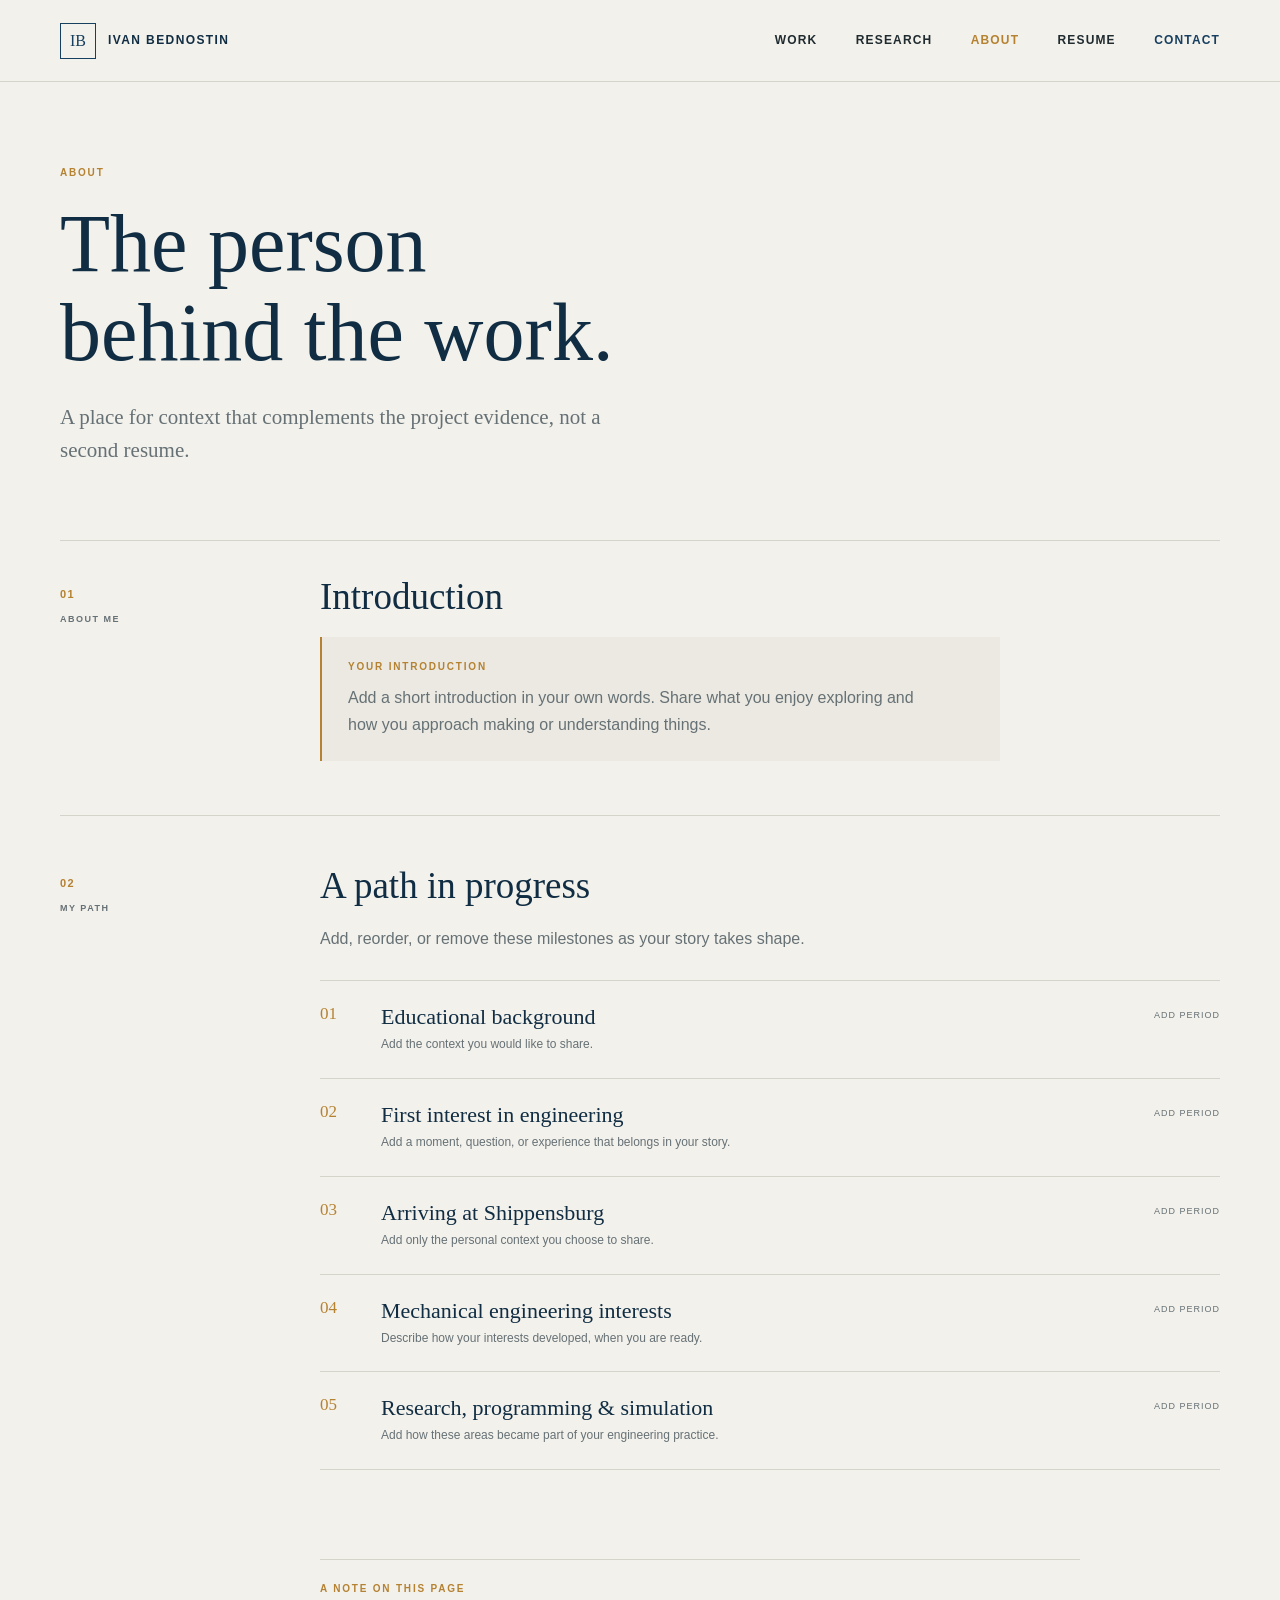
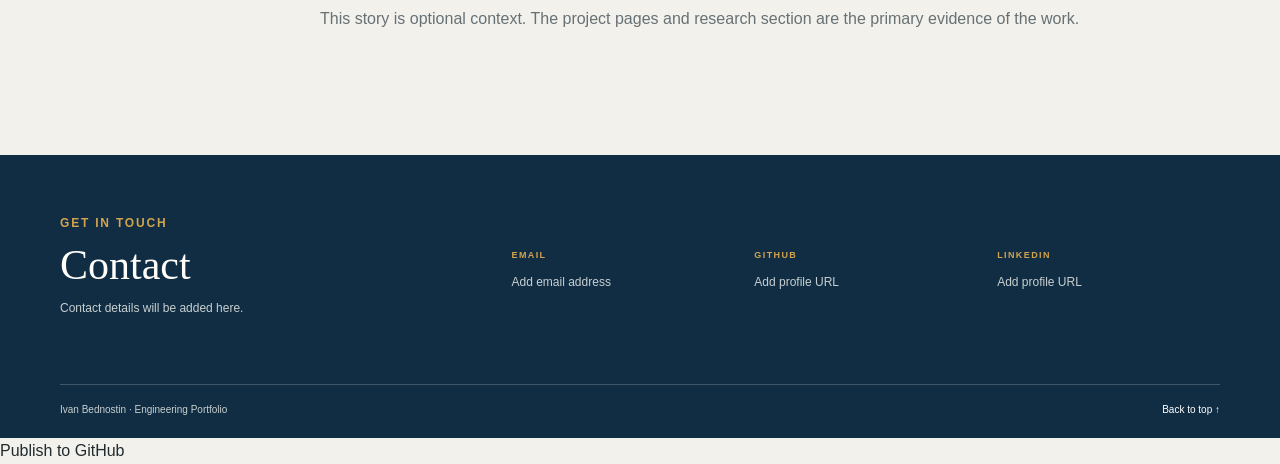
==== about.html @ 7c5d9ec8 "Create engineering portfolio site" ====
<!doctype html>
<html lang="en">
<head>
  <meta charset="utf-8"><meta name="viewport" content="width=device-width, initial-scale=1">
  <meta name="description" content="About Ivan Bednostin and the path behind his engineering interests.">
  <title>About | Ivan Bednostin</title><link rel="stylesheet" href="css/style.css"><script src="js/main.js" defer></script>
</head>
<body><a class="skip-link" href="#main">Skip to content</a>
  <header class="site-header"><a class="brand" href="index.html" aria-label="Ivan Bednostin, home"><span class="brand-mark">IB</span><span>IVAN BEDNOSTIN</span></a><button class="menu-toggle" type="button" aria-expanded="false" aria-controls="site-navigation"><span class="menu-icon" aria-hidden="true"></span><span class="sr-only">Toggle navigation</span></button><nav class="site-nav" id="site-navigation" aria-label="Main navigation"><a href="projects.html">Work</a><a href="research.html">Research</a><a href="about.html" aria-current="page">About</a><a href="resume.html">Resume</a><a class="nav-contact" href="#contact">Contact</a></nav></header>
  <main id="main" class="page-shell interior-page">
    <header class="page-intro reveal"><p class="eyebrow">About</p><h1>The person<br>behind the work.</h1><p class="intro-deck">A place for context that complements the project evidence, not a second resume.</p></header>
    <section class="about-intro content-section reveal"><div class="section-number">01 <span>ABOUT ME</span></div><div><h2>Introduction</h2><div class="placeholder-panel"><p class="placeholder-label">YOUR INTRODUCTION</p><p>Add a short introduction in your own words. Share what you enjoy exploring and how you approach making or understanding things.</p></div></div></section>
    <section class="content-section story-section"><div class="section-number">02 <span>MY PATH</span></div><div><h2>A path in progress</h2><p class="muted">Add, reorder, or remove these milestones as your story takes shape.</p><ol class="timeline">
      <li class="reveal"><span class="timeline-index">01</span><div><h3>Educational background</h3><p>Add the context you would like to share.</p></div><span class="timeline-period">ADD PERIOD</span></li>
      <li class="reveal"><span class="timeline-index">02</span><div><h3>First interest in engineering</h3><p>Add a moment, question, or experience that belongs in your story.</p></div><span class="timeline-period">ADD PERIOD</span></li>
      <li class="reveal"><span class="timeline-index">03</span><div><h3>Arriving at Shippensburg</h3><p>Add only the personal context you choose to share.</p></div><span class="timeline-period">ADD PERIOD</span></li>
      <li class="reveal"><span class="timeline-index">04</span><div><h3>Mechanical engineering interests</h3><p>Describe how your interests developed, when you are ready.</p></div><span class="timeline-period">ADD PERIOD</span></li>
      <li class="reveal"><span class="timeline-index">05</span><div><h3>Research, programming & simulation</h3><p>Add how these areas became part of your engineering practice.</p></div><span class="timeline-period">ADD PERIOD</span></li>
    </ol></div></section>
    <section class="closing-note reveal"><p class="eyebrow">A note on this page</p><p>This story is optional context. The project pages and research section are the primary evidence of the work.</p></section>
  </main>
  <footer class="site-footer" id="contact"><div class="page-shell footer-grid"><div><p class="eyebrow">Get in touch</p><h2>Contact</h2><p>Contact details will be added here.</p></div><div class="contact-items"><div><span>Email</span><p>Add email address</p></div><div><span>GitHub</span><p>Add profile URL</p></div><div><span>LinkedIn</span><p>Add profile URL</p></div></div><div class="footer-bottom"><span>Ivan Bednostin <span aria-hidden="true">·</span> Engineering Portfolio</span><a href="#main" class="back-to-top">Back to top ↑</a></div></div></footer>
</body></html>Publish to GitHub
---- css/style.css ----
@charset "UTF-8";

:root {
  color-scheme: light;
  --paper: #f3f1eb;
  --paper-deep: #e9e6dc;
  --ink: #202b30;
  --muted: #667176;
  --navy: #173f5f;
  --navy-deep: #102d43;
  --ochre: #b58232;
  --line: #d5d4cb;
  --white: #fffefa;
  --serif: "Palatino Linotype", "Book Antiqua", Georgia, serif;
  --sans: "Trebuchet MS", "Segoe UI", sans-serif;
  --shell: 1160px;
}

* { box-sizing: border-box; }
html { scroll-behavior: smooth; scroll-padding-top: 90px; }
body { margin: 0; background: var(--paper); color: var(--ink); font: 16px/1.65 var(--sans); }
body, button, a { -webkit-tap-highlight-color: transparent; }
a { color: inherit; }
button { font: inherit; }
::selection { background: var(--navy); color: var(--white); }
:focus-visible { outline: 3px solid var(--ochre); outline-offset: 4px; }
.page-shell { width: min(var(--shell), calc(100% - 64px)); margin-inline: auto; }
.sr-only { position: absolute; width: 1px; height: 1px; padding: 0; margin: -1px; overflow: hidden; clip: rect(0, 0, 0, 0); white-space: nowrap; border: 0; }
.skip-link { position: fixed; z-index: 20; top: 12px; left: 12px; padding: 10px 14px; color: white; background: var(--navy); transform: translateY(-160%); }
.skip-link:focus { transform: translateY(0); }

.site-header { min-height: 82px; padding: 0 max(32px, calc((100% - var(--shell)) / 2)); display: flex; align-items: center; justify-content: space-between; border-bottom: 1px solid var(--line); position: relative; z-index: 10; background: var(--paper); }
.brand { display: inline-flex; align-items: center; gap: 12px; color: var(--navy-deep); text-decoration: none; font-size: 12px; font-weight: 700; letter-spacing: 1.4px; }
.brand-mark { width: 36px; aspect-ratio: 1; display: grid; place-items: center; border: 1px solid var(--navy); color: var(--navy); font: 16px var(--serif); letter-spacing: 0; }
.site-nav { display: flex; align-items: center; gap: clamp(18px, 3vw, 40px); }
.site-nav a { color: var(--ink); text-decoration: none; font-size: 12px; font-weight: 700; letter-spacing: 1.15px; text-transform: uppercase; transition: color .2s ease; }
.site-nav a:hover, .site-nav a[aria-current="page"] { color: var(--ochre); }
.site-nav .nav-contact { color: var(--navy); }
.menu-toggle { display: none; width: 44px; height: 44px; border: 1px solid var(--line); background: transparent; color: var(--navy); cursor: pointer; }
.menu-icon, .menu-icon::before, .menu-icon::after { width: 18px; height: 1px; display: block; position: relative; margin: auto; background: currentColor; transition: transform .2s ease; }
.menu-icon::before, .menu-icon::after { content: ""; position: absolute; left: 0; }
.menu-icon::before { top: -6px; }.menu-icon::after { top: 6px; }
.menu-toggle[aria-expanded="true"] .menu-icon { background: transparent; }
.menu-toggle[aria-expanded="true"] .menu-icon::before { top: 0; transform: rotate(45deg); }
.menu-toggle[aria-expanded="true"] .menu-icon::after { top: 0; transform: rotate(-45deg); }

h1, h2, h3, p { margin-top: 0; }
h1, h2, h3 { color: var(--navy-deep); }
h1, h2 { font-family: var(--serif); font-weight: 400; line-height: 1.08; }
h1 { margin-bottom: 24px; font-size: clamp(58px, 7.2vw, 94px); letter-spacing: 0; }
h1 span, h1 em, h2 em { color: var(--ochre); font-style: normal; }
h2 { margin-bottom: 20px; font-size: clamp(36px, 4.4vw, 58px); }
h3 { font-size: 20px; line-height: 1.25; }
.eyebrow, .placeholder-label { color: var(--ochre); font-size: 10px; font-weight: 700; letter-spacing: 1.8px; line-height: 1.4; text-transform: uppercase; }
.eyebrow { margin-bottom: 20px; }
.eyebrow span { padding-inline: 6px; color: var(--muted); }
.muted { color: var(--muted); }
.text-link { display: inline-flex; align-items: center; gap: 10px; padding-bottom: 4px; border-bottom: 1px solid var(--ochre); color: var(--navy); text-decoration: none; font-size: 13px; font-weight: 700; }
.text-link span { transition: transform .2s ease; }
.text-link:hover span { transform: translate(3px, -2px); }
.button-row { display: flex; align-items: center; flex-wrap: wrap; gap: 12px 18px; }
.button { min-height: 48px; display: inline-flex; justify-content: center; align-items: center; gap: 14px; padding: 0 20px; border: 1px solid var(--navy); text-decoration: none; font-size: 12px; font-weight: 700; transition: background .2s ease, color .2s ease, transform .2s ease; }
.button:hover:not(:disabled) { transform: translateY(-2px); }
.button-primary { background: var(--navy); color: white; }
.button-primary:hover:not(:disabled) { background: var(--navy-deep); }
.button-secondary { color: var(--navy); }
.button-secondary:hover { background: #e4e8e8; }
.button-light { border-color: var(--paper); color: var(--white); }
.button-light:hover { background: var(--paper); color: var(--navy); }
.button:disabled { cursor: not-allowed; opacity: .56; }

.hero { min-height: 615px; display: grid; grid-template-columns: 1fr .88fr; align-items: center; gap: clamp(38px, 8vw, 106px); padding-block: 62px 78px; }
.hero-copy { padding-block: 16px; }
.hero-copy h1 { text-transform: uppercase; }
.hero-line { max-width: 440px; margin-bottom: 30px; color: var(--muted); font: 21px/1.5 var(--serif); }
.hero-affiliation { margin: 34px 0 0; color: var(--muted); font-size: 11px; letter-spacing: .5px; }
.hero-affiliation span { padding-inline: 6px; color: var(--ochre); }
.technical-placeholder { min-height: 430px; position: relative; overflow: hidden; border: 1px solid #b8c1bf; background-color: #e6e9e3; background-image: linear-gradient(rgba(23, 63, 95, .075) 1px, transparent 1px), linear-gradient(90deg, rgba(23, 63, 95, .075) 1px, transparent 1px); background-size: 28px 28px; }
.drawing-frame { position: absolute; inset: 9% 10%; border: 1px solid rgba(23, 63, 95, .35); }
.drawing-frame::before, .drawing-frame::after { content: ""; position: absolute; inset: 12%; border: 1px dashed rgba(23, 63, 95, .28); }
.drawing-frame::after { inset: 25% 20%; border-style: solid; transform: rotate(45deg); }
.drawing-cross { width: 9px; height: 9px; position: absolute; z-index: 1; border: 1px solid var(--ochre); border-radius: 50%; }
.cross-one { top: 19%; left: 28%; }.cross-two { right: 24%; bottom: 24%; }
.drawing-ring { width: 36%; aspect-ratio: 1; position: absolute; top: 32%; left: 32%; border: 1px solid rgba(23, 63, 95, .5); border-radius: 50%; }
.drawing-axis { position: absolute; left: 50%; top: 50%; background: rgba(23, 63, 95, .45); transform-origin: left; }
.axis-x { width: 34%; height: 1px; }.axis-y { width: 26%; height: 1px; transform: rotate(90deg); }
.drawing-dimension { position: absolute; color: var(--navy); font: 9px var(--sans); letter-spacing: 1.2px; }
.dimension-top { left: 4%; top: -17px; }.dimension-side { right: -44px; bottom: 12%; writing-mode: vertical-rl; }
.placeholder-caption { position: absolute; left: 20px; bottom: 18px; display: flex; align-items: flex-start; gap: 10px; color: var(--navy); font-size: 11px; font-weight: 700; }
.placeholder-caption small { color: var(--muted); font-size: 10px; font-weight: 400; }
.status-dot { width: 7px; height: 7px; margin-top: 5px; border-radius: 50%; background: var(--ochre); }
.visual-index { position: absolute; right: 18px; top: 16px; color: var(--muted); font-size: 9px; letter-spacing: 1px; }

.section-block { padding-block: 86px 102px; }
.section-heading { display: flex; align-items: end; justify-content: space-between; gap: 24px; margin-bottom: 34px; }
.section-heading h2 { margin-bottom: 0; }
.section-heading .eyebrow { margin-bottom: 14px; }
.project-grid { display: grid; grid-template-columns: repeat(3, minmax(0, 1fr)); gap: 20px; }
.project-card { min-width: 0; overflow: hidden; border: 1px solid var(--line); background: var(--white); color: inherit; text-decoration: none; transition: transform .22s ease, border-color .22s ease, box-shadow .22s ease; }
.project-card:hover { transform: translateY(-4px); border-color: #9caeb2; box-shadow: 0 12px 28px rgba(29, 48, 55, .08); }
.card-visual { height: 190px; position: relative; display: grid; place-items: center; overflow: hidden; border-bottom: 1px solid rgba(23, 63, 95, .15); background-color: #e2e6e2; background-image: linear-gradient(rgba(23, 63, 95, .07) 1px, transparent 1px), linear-gradient(90deg, rgba(23, 63, 95, .07) 1px, transparent 1px); background-size: 22px 22px; }
.card-visual > span { position: absolute; left: 15px; top: 13px; color: var(--navy); font-size: 9px; font-weight: 700; letter-spacing: 1.25px; }
.card-visual > i { color: rgba(23, 63, 95, .25); font: normal 78px var(--serif); }
.card-visual > b { position: absolute; bottom: 14px; color: var(--muted); font-size: 10px; font-weight: 400; letter-spacing: .4px; }
.visual-wind { background-color: #e6e8df; }.visual-recycle { background-color: #e6e8e1; }.visual-dynamics { background-color: #e1e7e8; }.visual-truss { background-color: #e9e5dc; }.visual-cad { background-color: #e3e7e7; }.visual-creative { background-color: #e9e3d9; }
.wind-mark { width: 60px; height: 60px; position: relative; border: 1px solid rgba(23, 63, 95, .34); border-radius: 50%; }
.wind-mark::before, .wind-mark::after { content: ""; position: absolute; left: 50%; top: 50%; width: 1px; height: 37px; background: rgba(23, 63, 95, .5); transform-origin: top; }
.wind-mark::after { transform: rotate(120deg); }.wind-mark { box-shadow: inset 0 0 0 28px transparent; }
.card-info { min-height: 199px; display: grid; grid-template-columns: 1fr auto; gap: 16px 10px; padding: 20px; }
.card-kicker { margin-bottom: 7px; color: var(--ochre); font-size: 9px; font-weight: 700; letter-spacing: 1.35px; text-transform: uppercase; }
.card-info h3 { margin-bottom: 8px; font: 22px/1.18 var(--serif); }
.card-info p:not(.card-kicker) { max-width: 290px; margin-bottom: 0; color: var(--muted); font-size: 12px; line-height: 1.55; }
.card-arrow { color: var(--navy); font-size: 19px; transition: transform .2s ease; }.project-card:hover .card-arrow { transform: translate(3px, -3px); }
.tag-row { display: flex; flex-wrap: wrap; gap: 7px; grid-column: 1 / -1; align-self: end; }
.tag-row span { padding: 4px 8px; border: 1px solid var(--line); color: #4c5b60; font-size: 9px; line-height: 1.35; }

.research-feature { padding-block: 86px; background: var(--navy-deep); color: #f7f5ef; }
.research-layout { display: grid; grid-template-columns: .8fr 1.2fr; align-items: center; gap: clamp(40px, 8vw, 100px); }
.research-copy .eyebrow { color: #d1a34f; }.research-copy h2 { margin-bottom: 22px; color: var(--white); font-size: clamp(42px, 5vw, 63px); }.research-copy p:not(.eyebrow) { max-width: 410px; color: #d1d8d8; font-size: 14px; }
.research-copy .tag-row { margin: 24px 0 28px; }.research-copy .tag-row span { border-color: rgba(255,255,255,.28); color: #e3e6e2; }
.plot-placeholder { min-height: 340px; display: flex; flex-direction: column; padding: 18px; border: 1px solid rgba(255,255,255,.34); background-color: #183b52; background-image: linear-gradient(rgba(237, 237, 222, .06) 1px, transparent 1px), linear-gradient(90deg, rgba(237, 237, 222, .06) 1px, transparent 1px); background-size: 34px 34px; }
.plot-topline, .plot-bottomline { display: flex; justify-content: space-between; gap: 12px; color: #d6b56d; font-size: 9px; font-weight: 700; letter-spacing: 1px; }
.plot-grid { flex: 1; display: flex; flex-direction: column; align-items: center; justify-content: center; text-align: center; color: #f7f5ef; }
.plot-grid span { font: 23px var(--serif); }.plot-grid small { max-width: 250px; margin-top: 8px; color: #c5d0d0; font-size: 11px; }
.plot-bottomline { color: #d2d7d1; }
.split-section { display: grid; grid-template-columns: .8fr 1.2fr; gap: clamp(40px, 8vw, 100px); border-bottom: 1px solid var(--line); }
.split-heading h2 { max-width: 400px; }.split-copy p { max-width: 560px; margin-bottom: 22px; color: var(--muted); font: 22px/1.55 var(--serif); }

.interior-page { padding-top: 84px; padding-bottom: 100px; }
.page-intro { max-width: 850px; margin-bottom: 74px; }
.page-intro h1 { font-size: clamp(52px, 7vw, 82px); }
.intro-deck { max-width: 580px; margin-bottom: 0; color: var(--muted); font: 21px/1.55 var(--serif); }
.content-section { display: grid; grid-template-columns: 220px minmax(0, 1fr); gap: 40px; padding-block: 36px 54px; border-top: 1px solid var(--line); }
.section-number { padding-top: 8px; color: var(--ochre); font-size: 11px; font-weight: 700; letter-spacing: 1.3px; }
.section-number span { display: block; margin-top: 9px; color: var(--muted); font-size: 9px; letter-spacing: 1.5px; }
.content-section h2 { margin-bottom: 20px; font-size: 37px; }
.placeholder-panel { max-width: 680px; padding: 23px 26px; border-left: 2px solid var(--ochre); background: #ebe9e1; }
.placeholder-panel p:last-child { max-width: 590px; margin-bottom: 0; color: var(--muted); }
.placeholder-panel .placeholder-label { margin-bottom: 11px; }
.story-section { padding-top: 50px; }
.story-section .muted { margin-bottom: 28px; }
.timeline { margin: 0; padding: 0; list-style: none; border-top: 1px solid var(--line); }
.timeline li { display: grid; grid-template-columns: 46px minmax(0, 1fr) 100px; gap: 15px; align-items: start; padding: 23px 0; border-bottom: 1px solid var(--line); }
.timeline-index { color: var(--ochre); font: 17px var(--serif); }.timeline h3 { margin: 0 0 5px; font: 22px var(--serif); }.timeline p { margin: 0; color: var(--muted); font-size: 12px; }.timeline-period { padding-top: 4px; color: var(--muted); font-size: 9px; letter-spacing: 1px; text-align: right; }
.closing-note { max-width: 760px; margin: 35px 0 0 260px; padding: 22px 0; border-top: 1px solid var(--line); }.closing-note .eyebrow { margin-bottom: 10px; }.closing-note p:last-child { margin: 0; color: var(--muted); }

.case-index-list { border-top: 1px solid var(--line); }
.case-index-item { min-height: 105px; display: grid; grid-template-columns: 55px minmax(0, 1fr) auto; align-items: center; gap: 20px; border-bottom: 1px solid var(--line); text-decoration: none; }
.case-index-item:hover h2 { color: var(--ochre); }.case-index-item .index-code { color: var(--ochre); font: 18px var(--serif); }.case-index-item h2 { margin: 0 0 5px; font: 26px var(--serif); transition: color .2s; }.case-index-item p { margin: 0; color: var(--muted); font-size: 11px; }
.academic-section { padding-top: 50px; }.course-list { margin-top: 27px; border-top: 1px solid var(--line); }.course-item { border-bottom: 1px solid var(--line); }.course-item summary { display: flex; justify-content: space-between; align-items: center; gap: 18px; min-height: 64px; cursor: pointer; color: var(--navy-deep); font: 21px var(--serif); list-style: none; }.course-item summary::-webkit-details-marker { display: none; }.course-item summary::after { content: "+"; color: var(--ochre); font: 21px var(--sans); }.course-item[open] summary::after { content: "−"; }.course-item summary span { color: var(--muted); font: 10px var(--sans); text-align: right; }.course-item > p { margin: 0; padding: 0 25px 20px 0; color: var(--muted); font-size: 13px; }
.media-placeholder { min-height: 260px; display: flex; flex-direction: column; align-items: center; justify-content: center; gap: 8px; padding: 28px; border: 1px solid #bac3c1; background-color: #e8e8e0; background-image: linear-gradient(rgba(23, 63, 95, .07) 1px, transparent 1px), linear-gradient(90deg, rgba(23, 63, 95, .07) 1px, transparent 1px); background-size: 26px 26px; color: var(--muted); text-align: center; font: 18px var(--serif); }.media-placeholder .placeholder-label { color: var(--ochre); font: 700 9px var(--sans); }.media-wide { min-height: 180px; margin-top: 25px; }

.research-meta { display: flex; flex-wrap: wrap; gap: 12px 36px; margin-top: 28px; color: var(--muted); font-size: 11px; }.research-meta strong { display: block; margin-top: 4px; color: var(--navy); font-size: 13px; }
.research-question { margin-top: 10px; }.workflow-grid { display: grid; grid-template-columns: repeat(2, minmax(0, 1fr)); border-top: 1px solid var(--line); border-left: 1px solid var(--line); }.workflow-step { min-height: 170px; padding: 22px; border-right: 1px solid var(--line); border-bottom: 1px solid var(--line); }.workflow-step > span { color: var(--ochre); font-size: 9px; font-weight: 700; letter-spacing: 1.2px; }.workflow-step h3 { margin: 14px 0 7px; font: 22px var(--serif); }.workflow-step p { margin: 0; color: var(--muted); font-size: 12px; }.plot-placeholder-page { min-height: 380px; margin-top: 24px; border-color: #82939a; background-color: var(--navy-deep); }.output-list { border-top: 1px solid var(--line); }.output-list > div { display: grid; grid-template-columns: 180px 1fr; gap: 20px; padding: 18px 0; border-bottom: 1px solid var(--line); }.output-list span { color: var(--navy); font: 19px var(--serif); }.output-list p { margin: 0; color: var(--muted); font-size: 12px; }

.case-page .page-intro { margin-bottom: 40px; }.case-page .page-intro h1 { font-size: clamp(46px, 6.5vw, 76px); }.case-page .tag-row { margin-top: 23px; }.case-hero-media { min-height: 390px; margin-bottom: 50px; }.case-sections { max-width: 900px; margin-left: auto; border-top: 1px solid var(--line); }.case-section { border-bottom: 1px solid var(--line); }.case-section summary { min-height: 72px; display: flex; align-items: center; gap: 24px; cursor: pointer; color: var(--navy-deep); font: 25px var(--serif); list-style: none; }.case-section summary::-webkit-details-marker { display: none; }.case-section summary::after { content: "+"; margin-left: auto; color: var(--ochre); font: 23px var(--sans); }.case-section[open] summary::after { content: "−"; }.case-section summary span { color: var(--ochre); font: 13px var(--sans); }.case-content { max-width: 700px; padding: 0 35px 24px 48px; color: var(--muted); font-size: 13px; }.case-content p { margin: 0; }.case-content .media-placeholder { color: var(--muted); }.case-back { margin: 40px 0 0 260px; }

.resume-intro { position: relative; }.resume-intro .button { margin-top: 28px; }.resume-viewer { min-height: 620px; display: grid; place-items: center; padding: 48px 20px; border: 1px solid var(--line); background: #e8e6de; }.resume-paper { width: min(100%, 520px); min-height: 490px; position: relative; padding: 54px 48px; background: var(--white); box-shadow: 0 15px 35px rgba(31, 43, 47, .09); }.paper-mark { width: 44px; aspect-ratio: 1; display: grid; place-items: center; margin-bottom: 35px; border: 1px solid var(--navy); color: var(--navy); font: 18px var(--serif); }.resume-paper h2 { margin-bottom: 14px; font-size: 38px; }.resume-paper > p:not(.eyebrow) { max-width: 340px; color: var(--muted); font-size: 13px; }.resume-paper code, code { color: var(--navy); font-size: .9em; }.paper-lines { display: grid; gap: 12px; margin-top: 42px; }.paper-lines i { height: 1px; background: var(--line); }.paper-lines i:nth-child(2), .paper-lines i:nth-child(4) { width: 72%; }.resume-paper > .placeholder-label { position: absolute; right: 18px; bottom: 16px; }

.creative-page { background: #efede6; }.creative-intro h1 { font-size: clamp(56px, 8vw, 92px); }.creative-gallery { display: grid; grid-template-columns: 1.2fr .8fr 1fr; grid-auto-rows: 220px; gap: 14px; }.gallery-slot { min-height: 180px; position: relative; display: flex; flex-direction: column; align-items: center; justify-content: center; gap: 7px; overflow: hidden; border: 1px solid #cec9bd; background: linear-gradient(135deg, #e1e4df 0%, #e8e5dc 100%); color: var(--muted); text-align: center; font: 18px var(--serif); }.gallery-slot::before { content: ""; position: absolute; inset: 18px; border: 1px solid rgba(23, 63, 95, .19); pointer-events: none; }.gallery-slot .placeholder-label { z-index: 1; }.gallery-slot > span:not(.placeholder-label) { max-width: 220px; z-index: 1; }.gallery-slot small { position: absolute; right: 29px; bottom: 25px; color: var(--ochre); font: 11px var(--sans); }.gallery-slot-large { grid-column: span 2; grid-row: span 2; background: linear-gradient(145deg, #dce3e3, #e8e1d4); }.gallery-slot-tall { grid-row: span 2; background: linear-gradient(145deg, #e5ded3, #e4e8e4); }.gallery-slot-wide { grid-column: span 2; }

.site-footer { padding-block: 60px 20px; background: var(--navy-deep); color: #f2f0e8; }.footer-grid { display: grid; grid-template-columns: .7fr 1.3fr; gap: 30px 70px; }.site-footer h2 { margin: 0 0 10px; color: var(--white); font-size: 42px; }.site-footer .eyebrow { margin-bottom: 12px; color: #d1a34f; }.site-footer p { margin-bottom: 0; color: #c8d0d0; font-size: 12px; }.contact-items { display: grid; grid-template-columns: repeat(3, 1fr); gap: 20px; align-content: center; }.contact-items span { color: #d1a34f; font-size: 9px; font-weight: 700; letter-spacing: 1.4px; text-transform: uppercase; }.contact-items p { margin-top: 7px; }.footer-bottom { grid-column: 1 / -1; display: flex; justify-content: space-between; gap: 20px; margin-top: 35px; padding-top: 17px; border-top: 1px solid rgba(255,255,255,.2); color: #c8d0d0; font-size: 10px; }.footer-bottom a { color: white; text-decoration: none; }.footer-bottom a:hover { color: #d1a34f; }

.reveal { opacity: 0; transform: translateY(12px); transition: opacity .6s ease, transform .6s ease; }.reveal.is-visible { opacity: 1; transform: none; }

@media (max-width: 850px) {
  .site-header { min-height: 72px; padding-inline: 24px; }.menu-toggle { display: block; }.site-nav { display: none; position: absolute; top: calc(100% - 1px); left: 0; right: 0; padding: 12px 24px 22px; border-bottom: 1px solid var(--line); background: var(--paper); }.site-nav.is-open { display: grid; gap: 0; }.site-nav a { padding: 13px 0; border-bottom: 1px solid var(--line); }.site-nav a:last-child { border-bottom: 0; }
  .hero { min-height: 0; grid-template-columns: 1fr 1fr; gap: 35px; padding-block: 65px; }.technical-placeholder { min-height: 360px; }.project-grid { grid-template-columns: repeat(2, minmax(0, 1fr)); }.research-layout { grid-template-columns: 1fr; }.research-copy { max-width: 620px; }.research-copy h2 br { display: none; }.plot-placeholder { min-height: 300px; }.content-section { grid-template-columns: 155px minmax(0, 1fr); gap: 25px; }.closing-note, .case-back { margin-left: 180px; }.case-sections { max-width: none; }.footer-grid { gap: 28px; }
}
@media (max-width: 600px) {
  body { font-size: 15px; }.page-shell { width: min(100% - 40px, var(--shell)); }.site-header { padding-inline: 20px; }.brand { font-size: 10px; }.brand-mark { width: 33px; }.hero { grid-template-columns: 1fr; gap: 36px; padding-block: 50px 62px; }.hero-copy h1 { font-size: clamp(58px, 15vw, 82px); }.hero-line { font-size: 19px; }.button-row { gap: 10px; }.button-row .text-link { margin-left: 5px; }.technical-placeholder { min-height: 310px; }.section-block { padding-block: 62px 70px; }.section-heading { align-items: start; flex-direction: column; gap: 17px; }.project-grid { grid-template-columns: 1fr; gap: 14px; }.card-visual { height: 175px; }.card-info { min-height: 175px; }.research-feature { padding-block: 65px; }.research-layout { gap: 38px; }.split-section { grid-template-columns: 1fr; gap: 5px; }.split-copy p { font-size: 20px; }
  .interior-page { padding-top: 59px; padding-bottom: 70px; }.page-intro { margin-bottom: 48px; }.page-intro h1 { font-size: clamp(48px, 13vw, 68px); }.intro-deck { font-size: 18px; }.content-section { grid-template-columns: 1fr; gap: 17px; padding-block: 28px 39px; }.section-number span { display: inline; margin: 0 0 0 8px; }.content-section h2 { font-size: 32px; }.timeline li { grid-template-columns: 30px minmax(0, 1fr); gap: 10px; }.timeline-period { grid-column: 2; text-align: left; }.closing-note, .case-back { margin-left: 0; }.case-index-item { grid-template-columns: 34px minmax(0, 1fr) auto; gap: 12px; }.case-index-item h2 { font-size: 21px; }.course-item summary { align-items: flex-start; font-size: 19px; }.course-item summary span { max-width: 45%; }.workflow-grid { grid-template-columns: 1fr; }.workflow-step { min-height: 145px; }.output-list > div { grid-template-columns: 1fr; gap: 5px; }.case-page .page-intro h1 { font-size: clamp(43px, 11.8vw, 62px); }.case-hero-media { min-height: 260px; margin-bottom: 32px; }.case-section summary { min-height: 64px; gap: 15px; font-size: 20px; }.case-content { padding-left: 34px; }.resume-viewer { min-height: 520px; padding: 24px 12px; }.resume-paper { min-height: 460px; padding: 38px 26px; }.creative-gallery { grid-template-columns: 1fr 1fr; grid-auto-rows: 180px; gap: 10px; }.gallery-slot-large { grid-column: span 2; grid-row: span 1; }.gallery-slot-tall { grid-row: span 2; }.gallery-slot-wide { grid-column: span 2; }.footer-grid { grid-template-columns: 1fr; gap: 25px; }.contact-items { gap: 10px; }.contact-items p { overflow-wrap: anywhere; font-size: 10px; }.footer-bottom { grid-column: auto; margin-top: 12px; }
}
@media (prefers-reduced-motion: reduce) {
  *, *::before, *::after { scroll-behavior: auto !important; animation-duration: .01ms !important; animation-iteration-count: 1 !important; transition-duration: .01ms !important; }
  .reveal { opacity: 1; transform: none; }
}
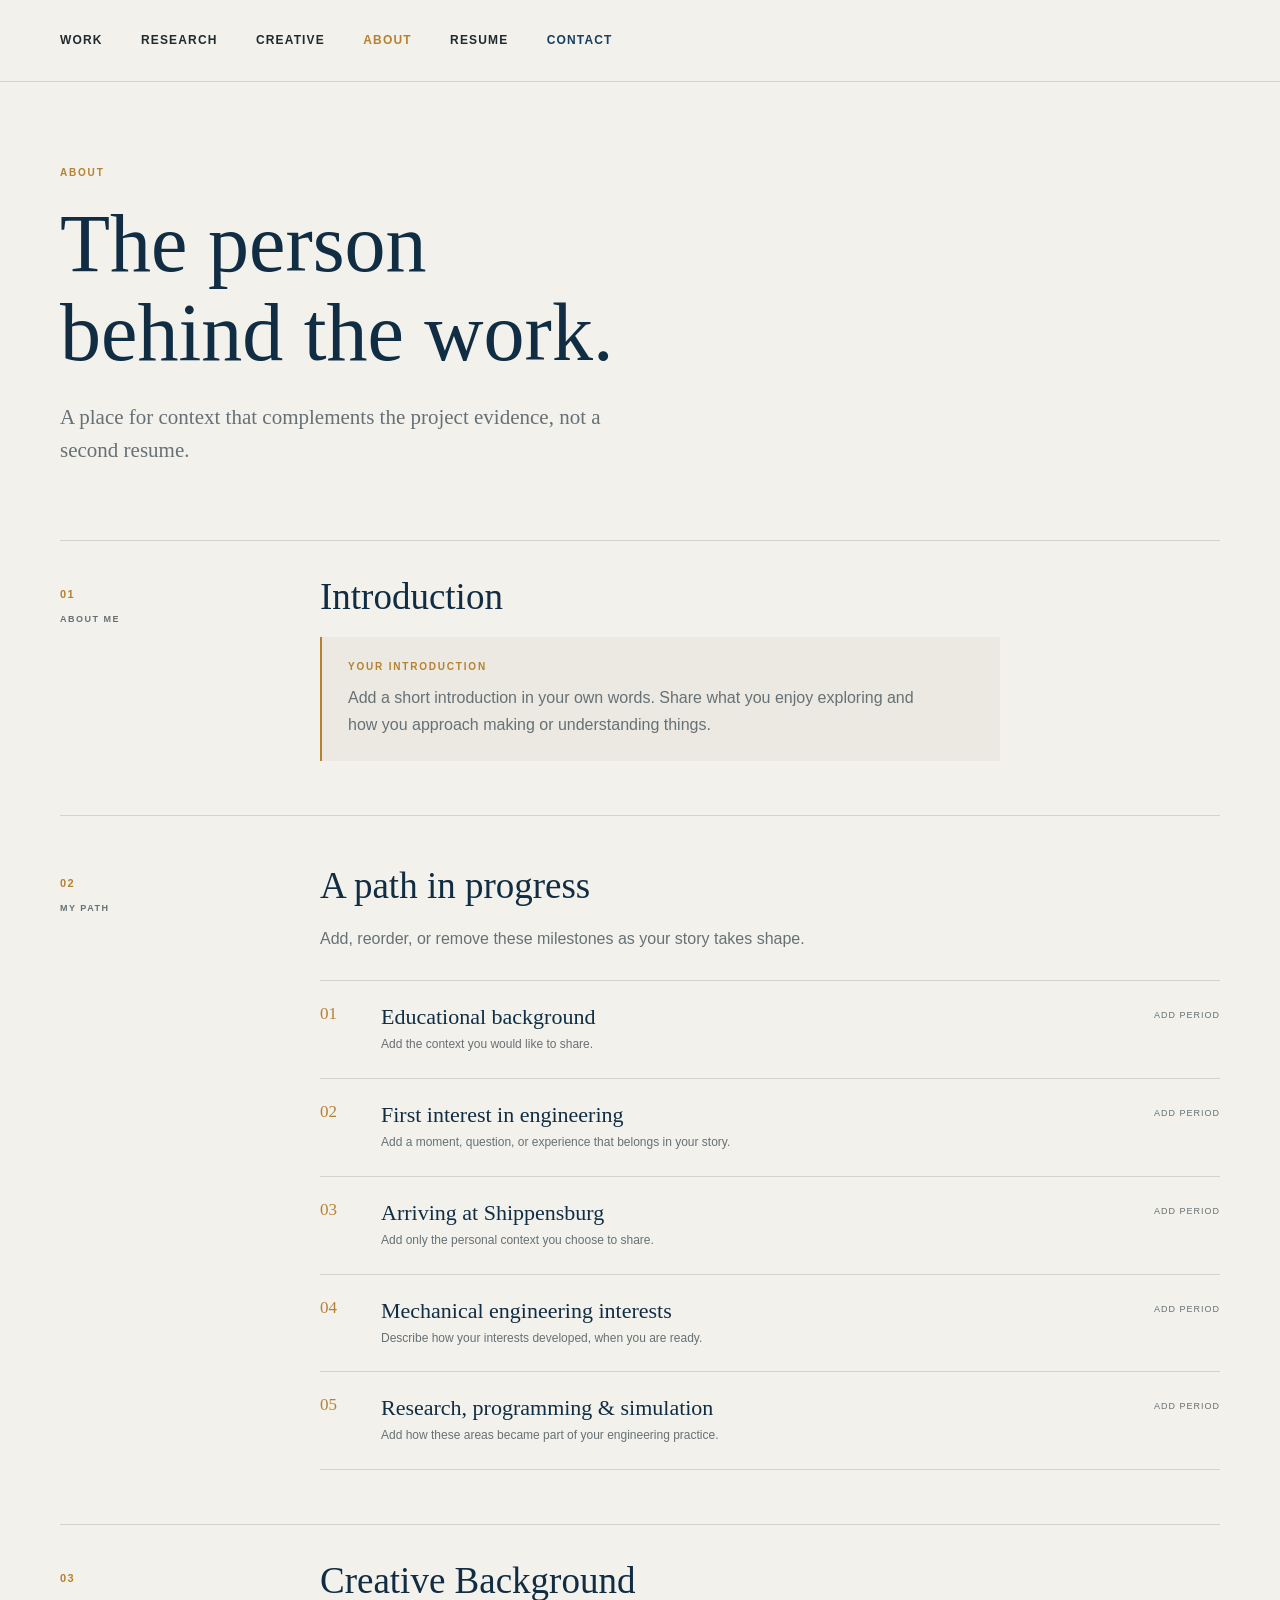
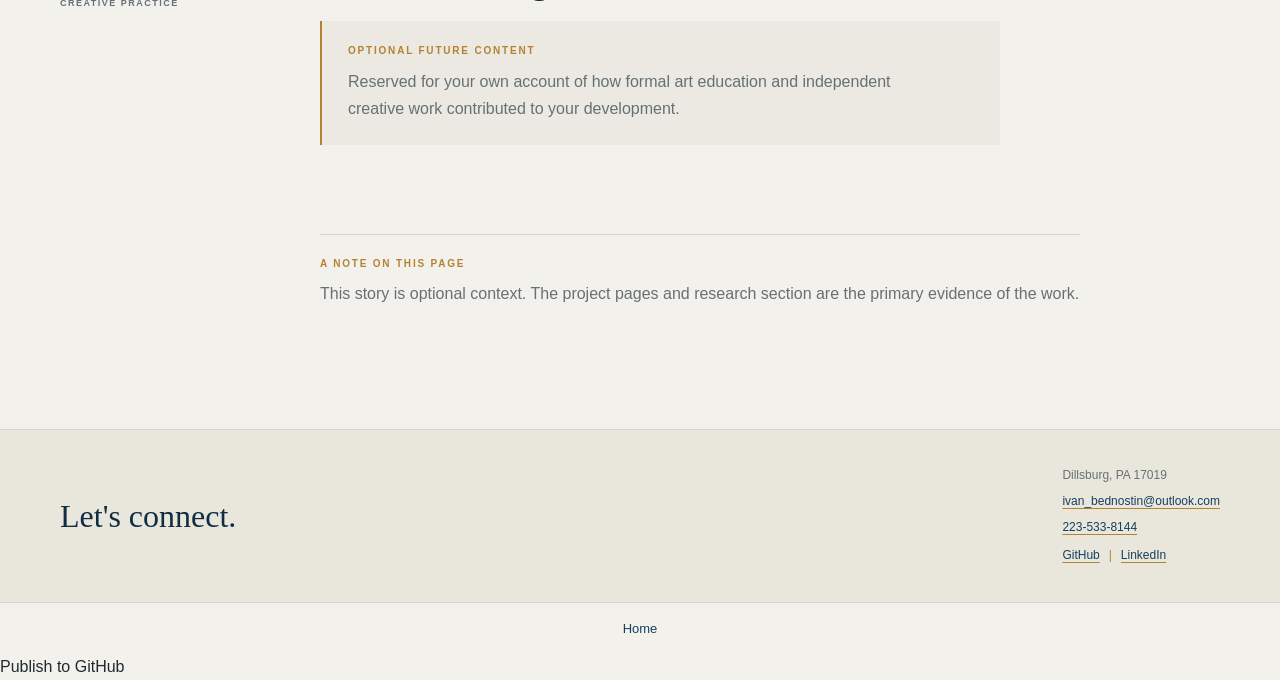
==== commit 2e77a5e4: "Polish portfolio and add creative section" ====
--- a/about.html
+++ b/about.html
@@ -2,11 +2,11 @@
 <html lang="en">
 <head>
   <meta charset="utf-8"><meta name="viewport" content="width=device-width, initial-scale=1">
-  <meta name="description" content="About Ivan Bednostin and the path behind his engineering interests.">
-  <title>About | Ivan Bednostin</title><link rel="stylesheet" href="css/style.css"><script src="js/main.js" defer></script>
+  <meta name="description" content="Background and context for an engineering portfolio.">
+  <title>About</title><link rel="stylesheet" href="css/style.css"><script src="js/main.js" defer></script>
 </head>
 <body><a class="skip-link" href="#main">Skip to content</a>
-  <header class="site-header"><a class="brand" href="index.html" aria-label="Ivan Bednostin, home"><span class="brand-mark">IB</span><span>IVAN BEDNOSTIN</span></a><button class="menu-toggle" type="button" aria-expanded="false" aria-controls="site-navigation"><span class="menu-icon" aria-hidden="true"></span><span class="sr-only">Toggle navigation</span></button><nav class="site-nav" id="site-navigation" aria-label="Main navigation"><a href="projects.html">Work</a><a href="research.html">Research</a><a href="about.html" aria-current="page">About</a><a href="resume.html">Resume</a><a class="nav-contact" href="#contact">Contact</a></nav></header>
+  <header class="site-header"><button class="menu-toggle" type="button" aria-expanded="false" aria-controls="site-navigation"><span class="menu-icon" aria-hidden="true"></span><span class="sr-only">Toggle navigation</span></button><nav class="site-nav" id="site-navigation" aria-label="Main navigation"><a href="projects.html">Work</a><a href="research.html">Research</a><a href="creative.html">Creative</a><a href="about.html" aria-current="page">About</a><a href="resume.html">Resume</a><a class="nav-contact" href="#contact">Contact</a></nav></header>
   <main id="main" class="page-shell interior-page">
     <header class="page-intro reveal"><p class="eyebrow">About</p><h1>The person<br>behind the work.</h1><p class="intro-deck">A place for context that complements the project evidence, not a second resume.</p></header>
     <section class="about-intro content-section reveal"><div class="section-number">01 <span>ABOUT ME</span></div><div><h2>Introduction</h2><div class="placeholder-panel"><p class="placeholder-label">YOUR INTRODUCTION</p><p>Add a short introduction in your own words. Share what you enjoy exploring and how you approach making or understanding things.</p></div></div></section>
@@ -17,7 +17,8 @@
       <li class="reveal"><span class="timeline-index">04</span><div><h3>Mechanical engineering interests</h3><p>Describe how your interests developed, when you are ready.</p></div><span class="timeline-period">ADD PERIOD</span></li>
       <li class="reveal"><span class="timeline-index">05</span><div><h3>Research, programming & simulation</h3><p>Add how these areas became part of your engineering practice.</p></div><span class="timeline-period">ADD PERIOD</span></li>
     </ol></div></section>
+    <section class="content-section reveal"><div class="section-number">03 <span>CREATIVE PRACTICE</span></div><div><h2>Creative Background</h2><div class="placeholder-panel"><p class="placeholder-label">OPTIONAL FUTURE CONTENT</p><p>Reserved for your own account of how formal art education and independent creative work contributed to your development.</p></div></div></section>
     <section class="closing-note reveal"><p class="eyebrow">A note on this page</p><p>This story is optional context. The project pages and research section are the primary evidence of the work.</p></section>
   </main>
-  <footer class="site-footer" id="contact"><div class="page-shell footer-grid"><div><p class="eyebrow">Get in touch</p><h2>Contact</h2><p>Contact details will be added here.</p></div><div class="contact-items"><div><span>Email</span><p>Add email address</p></div><div><span>GitHub</span><p>Add profile URL</p></div><div><span>LinkedIn</span><p>Add profile URL</p></div></div><div class="footer-bottom"><span>Ivan Bednostin <span aria-hidden="true">·</span> Engineering Portfolio</span><a href="#main" class="back-to-top">Back to top ↑</a></div></div></footer>
+  <section class="portfolio-contact" id="contact" aria-labelledby="contact-title"><div class="page-shell portfolio-contact-layout"><h2 id="contact-title">Let's connect.</h2><address class="portfolio-contact-details"><span>Dillsburg, PA 17019</span><a href="mailto:ivan_bednostin@outlook.com">ivan_bednostin@outlook.com</a><a href="tel:+12235338144">223-533-8144</a><nav aria-label="Professional profiles"><a href="https://github.com/ivnnsdg" target="_blank" rel="noopener noreferrer">GitHub</a><span aria-hidden="true">|</span><a href="https://linkedin.com/in/ivan-bednostin" target="_blank" rel="noopener noreferrer">LinkedIn</a></nav></address></div></section><footer class="portfolio-footer"><div class="page-shell"><nav aria-label="Footer navigation"><a href="index.html">Home</a></nav></div></footer>
 </body></html>Publish to GitHub
--- a/css/style.css
+++ b/css/style.css
@@ -30,8 +30,6 @@
 .skip-link:focus { transform: translateY(0); }
 
 .site-header { min-height: 82px; padding: 0 max(32px, calc((100% - var(--shell)) / 2)); display: flex; align-items: center; justify-content: space-between; border-bottom: 1px solid var(--line); position: relative; z-index: 10; background: var(--paper); }
-.brand { display: inline-flex; align-items: center; gap: 12px; color: var(--navy-deep); text-decoration: none; font-size: 12px; font-weight: 700; letter-spacing: 1.4px; }
-.brand-mark { width: 36px; aspect-ratio: 1; display: grid; place-items: center; border: 1px solid var(--navy); color: var(--navy); font: 16px var(--serif); letter-spacing: 0; }
 .site-nav { display: flex; align-items: center; gap: clamp(18px, 3vw, 40px); }
 .site-nav a { color: var(--ink); text-decoration: none; font-size: 12px; font-weight: 700; letter-spacing: 1.15px; text-transform: uppercase; transition: color .2s ease; }
 .site-nav a:hover, .site-nav a[aria-current="page"] { color: var(--ochre); }
@@ -76,6 +74,9 @@
 .hero-affiliation { margin: 34px 0 0; color: var(--muted); font-size: 11px; letter-spacing: .5px; }
 .hero-affiliation span { padding-inline: 6px; color: var(--ochre); }
 .technical-placeholder { min-height: 430px; position: relative; overflow: hidden; border: 1px solid #b8c1bf; background-color: #e6e9e3; background-image: linear-gradient(rgba(23, 63, 95, .075) 1px, transparent 1px), linear-gradient(90deg, rgba(23, 63, 95, .075) 1px, transparent 1px); background-size: 28px 28px; }
+.hero-gradient-visual { min-height: 430px; overflow: hidden; border: 1px solid rgba(23, 63, 95, .18); border-radius: 3px; background: #87999a; }
+.hero-gradient-visual img { width: 100%; height: 100%; min-height: 430px; display: block; object-fit: cover; object-position: center; transition: transform .55s ease; }
+.hero-gradient-visual:hover img { transform: scale(1.025); }
 .drawing-frame { position: absolute; inset: 9% 10%; border: 1px solid rgba(23, 63, 95, .35); }
 .drawing-frame::before, .drawing-frame::after { content: ""; position: absolute; inset: 12%; border: 1px dashed rgba(23, 63, 95, .28); }
 .drawing-frame::after { inset: 25% 20%; border-style: solid; transform: rotate(45deg); }
@@ -98,10 +99,12 @@
 .project-grid { display: grid; grid-template-columns: repeat(3, minmax(0, 1fr)); gap: 20px; }
 .project-card { min-width: 0; overflow: hidden; border: 1px solid var(--line); background: var(--white); color: inherit; text-decoration: none; transition: transform .22s ease, border-color .22s ease, box-shadow .22s ease; }
 .project-card:hover { transform: translateY(-4px); border-color: #9caeb2; box-shadow: 0 12px 28px rgba(29, 48, 55, .08); }
-.card-visual { height: 190px; position: relative; display: grid; place-items: center; overflow: hidden; border-bottom: 1px solid rgba(23, 63, 95, .15); background-color: #e2e6e2; background-image: linear-gradient(rgba(23, 63, 95, .07) 1px, transparent 1px), linear-gradient(90deg, rgba(23, 63, 95, .07) 1px, transparent 1px); background-size: 22px 22px; }
-.card-visual > span { position: absolute; left: 15px; top: 13px; color: var(--navy); font-size: 9px; font-weight: 700; letter-spacing: 1.25px; }
-.card-visual > i { color: rgba(23, 63, 95, .25); font: normal 78px var(--serif); }
-.card-visual > b { position: absolute; bottom: 14px; color: var(--muted); font-size: 10px; font-weight: 400; letter-spacing: .4px; }
+.card-visual { height: 190px; position: relative; display: grid; place-items: center; overflow: hidden; border-bottom: 1px solid rgba(23, 63, 95, .15); background-color: #e2e6e2; }
+.card-visual::before { content: ""; position: absolute; inset: 0; background-position: center; background-size: cover; transition: transform .45s ease; }
+.project-card:hover .card-visual::before { transform: scale(1.035); }
+.card-visual > span { position: absolute; z-index: 1; left: 15px; top: 13px; padding: 4px 7px; border-radius: 2px; background: rgba(243, 241, 235, .88); color: var(--navy); font-size: 9px; font-weight: 700; letter-spacing: 1.25px; }
+.card-visual > i { z-index: 1; color: rgba(23, 63, 95, .38); font: normal 78px var(--serif); }
+.card-visual > b { position: absolute; z-index: 1; bottom: 12px; padding: 4px 7px; border-radius: 2px; background: rgba(243, 241, 235, .84); color: var(--navy); font-size: 9px; font-weight: 700; letter-spacing: .7px; text-transform: uppercase; }
 .visual-wind { background-color: #e6e8df; }.visual-recycle { background-color: #e6e8e1; }.visual-dynamics { background-color: #e1e7e8; }.visual-truss { background-color: #e9e5dc; }.visual-cad { background-color: #e3e7e7; }.visual-creative { background-color: #e9e3d9; }
 .wind-mark { width: 60px; height: 60px; position: relative; border: 1px solid rgba(23, 63, 95, .34); border-radius: 50%; }
 .wind-mark::before, .wind-mark::after { content: ""; position: absolute; left: 50%; top: 50%; width: 1px; height: 37px; background: rgba(23, 63, 95, .5); transform-origin: top; }
@@ -118,7 +121,7 @@
 .research-layout { display: grid; grid-template-columns: .8fr 1.2fr; align-items: center; gap: clamp(40px, 8vw, 100px); }
 .research-copy .eyebrow { color: #d1a34f; }.research-copy h2 { margin-bottom: 22px; color: var(--white); font-size: clamp(42px, 5vw, 63px); }.research-copy p:not(.eyebrow) { max-width: 410px; color: #d1d8d8; font-size: 14px; }
 .research-copy .tag-row { margin: 24px 0 28px; }.research-copy .tag-row span { border-color: rgba(255,255,255,.28); color: #e3e6e2; }
-.plot-placeholder { min-height: 340px; display: flex; flex-direction: column; padding: 18px; border: 1px solid rgba(255,255,255,.34); background-color: #183b52; background-image: linear-gradient(rgba(237, 237, 222, .06) 1px, transparent 1px), linear-gradient(90deg, rgba(237, 237, 222, .06) 1px, transparent 1px); background-size: 34px 34px; }
+.plot-placeholder { min-height: 340px; display: flex; flex-direction: column; padding: 18px; border: 1px solid rgba(255,255,255,.34); background-color: #183b52; background-image: linear-gradient(rgba(237, 237, 222, .06) 1px, transparent 1px), linear-gradient(90deg, rgba(237, 237, 222, .06) 1px, transparent 1px), linear-gradient(rgba(16, 45, 67, .78), rgba(16, 45, 67, .78)), url("../PortWebsite/images/gallery/fulls/09.jpg"); background-size: 34px 34px, 34px 34px, cover, cover; background-position: 0 0, 0 0, center, center; }
 .plot-topline, .plot-bottomline { display: flex; justify-content: space-between; gap: 12px; color: #d6b56d; font-size: 9px; font-weight: 700; letter-spacing: 1px; }
 .plot-grid { flex: 1; display: flex; flex-direction: column; align-items: center; justify-content: center; text-align: center; color: #f7f5ef; }
 .plot-grid span { font: 23px var(--serif); }.plot-grid small { max-width: 250px; margin-top: 8px; color: #c5d0d0; font-size: 11px; }
@@ -155,7 +158,8 @@
 
 .case-page .page-intro { margin-bottom: 40px; }.case-page .page-intro h1 { font-size: clamp(46px, 6.5vw, 76px); }.case-page .tag-row { margin-top: 23px; }.case-hero-media { min-height: 390px; margin-bottom: 50px; }.case-sections { max-width: 900px; margin-left: auto; border-top: 1px solid var(--line); }.case-section { border-bottom: 1px solid var(--line); }.case-section summary { min-height: 72px; display: flex; align-items: center; gap: 24px; cursor: pointer; color: var(--navy-deep); font: 25px var(--serif); list-style: none; }.case-section summary::-webkit-details-marker { display: none; }.case-section summary::after { content: "+"; margin-left: auto; color: var(--ochre); font: 23px var(--sans); }.case-section[open] summary::after { content: "−"; }.case-section summary span { color: var(--ochre); font: 13px var(--sans); }.case-content { max-width: 700px; padding: 0 35px 24px 48px; color: var(--muted); font-size: 13px; }.case-content p { margin: 0; }.case-content .media-placeholder { color: var(--muted); }.case-back { margin: 40px 0 0 260px; }
 
-.resume-intro { position: relative; }.resume-intro .button { margin-top: 28px; }.resume-viewer { min-height: 620px; display: grid; place-items: center; padding: 48px 20px; border: 1px solid var(--line); background: #e8e6de; }.resume-paper { width: min(100%, 520px); min-height: 490px; position: relative; padding: 54px 48px; background: var(--white); box-shadow: 0 15px 35px rgba(31, 43, 47, .09); }.paper-mark { width: 44px; aspect-ratio: 1; display: grid; place-items: center; margin-bottom: 35px; border: 1px solid var(--navy); color: var(--navy); font: 18px var(--serif); }.resume-paper h2 { margin-bottom: 14px; font-size: 38px; }.resume-paper > p:not(.eyebrow) { max-width: 340px; color: var(--muted); font-size: 13px; }.resume-paper code, code { color: var(--navy); font-size: .9em; }.paper-lines { display: grid; gap: 12px; margin-top: 42px; }.paper-lines i { height: 1px; background: var(--line); }.paper-lines i:nth-child(2), .paper-lines i:nth-child(4) { width: 72%; }.resume-paper > .placeholder-label { position: absolute; right: 18px; bottom: 16px; }
+.resume-heading { margin-bottom: 46px; padding-bottom: 28px; border-bottom: 2px solid var(--navy); }.resume-heading h1 { margin: 0; font: 56px/1.05 var(--serif); }.resume-subtitle { margin: 11px 0 17px; color: var(--navy); font-size: 17px; font-weight: 700; }.resume-contact { display: flex; flex-wrap: wrap; gap: 6px 19px; margin: 0; padding: 0; list-style: none; color: var(--muted); font-size: 12px; }.resume-contact li + li::before { content: ""; display: inline-block; width: 4px; height: 4px; margin: 0 10px 2px 0; border-radius: 50%; background: var(--ochre); }.resume-contact a, .contact-items a { text-decoration-color: rgba(255,255,255,.35); text-underline-offset: 3px; }.resume-section { display: grid; grid-template-columns: 205px minmax(0, 1fr); gap: 28px; padding: 25px 0 29px; border-bottom: 1px solid var(--line); }.resume-section > h2 { margin: 0; color: var(--ochre); font: 23px/1.2 var(--serif); }.resume-entry + .resume-entry { margin-top: 22px; padding-top: 20px; border-top: 1px solid var(--line); }.resume-entry h3 { margin: 0 0 5px; font: 20px/1.3 var(--serif); }.resume-entry-heading { display: flex; justify-content: space-between; align-items: baseline; gap: 16px; }.resume-entry-heading > span { color: var(--muted); font-size: 11px; text-align: right; }.resume-entry > p { margin: 0 0 7px; color: var(--muted); font-size: 12px; }.resume-entry .resume-role { color: var(--navy); font-weight: 700; }.resume-separator { padding-inline: 4px; color: var(--ochre); }.resume-detail { font-size: 11px !important; }.resume-entry ul { display: grid; gap: 8px; margin: 12px 0 0; padding-left: 18px; color: var(--muted); font-size: 12px; line-height: 1.6; }.resume-entry li::marker { color: var(--ochre); }.resume-skills { display: grid; gap: 11px; margin: 0; }.resume-skills > div { display: grid; grid-template-columns: 170px minmax(0, 1fr); gap: 15px; }.resume-skills dt { color: var(--navy); font-size: 12px; font-weight: 700; }.resume-skills dd { margin: 0; color: var(--muted); font-size: 12px; }.resume-project-type { margin-left: 8px; color: var(--muted); font: 11px var(--sans); }.resume-project-type::before { content: "("; }.resume-project-type::after { content: ")"; }.resume-coursework { margin: 0; color: var(--muted); font-size: 12px; }.resume-heading a { color: var(--navy); text-decoration-color: var(--line); text-underline-offset: 3px; }
+.resume-heading .resume-download { display: inline-flex; margin-top: 18px; }.resume-preview { width: min(100%, 390px); display: block; margin: 0 0 34px auto; color: var(--navy); text-decoration: none; }.resume-preview img { width: 100%; height: auto; display: block; border: 1px solid var(--line); background: var(--white); box-shadow: 0 10px 26px rgba(31, 43, 47, .1); }.resume-preview > span { display: flex; justify-content: space-between; padding-top: 9px; font-size: 11px; font-weight: 700; }.resume-preview:hover > span { color: var(--ochre); }
 
 .creative-page { background: #efede6; }.creative-intro h1 { font-size: clamp(56px, 8vw, 92px); }.creative-gallery { display: grid; grid-template-columns: 1.2fr .8fr 1fr; grid-auto-rows: 220px; gap: 14px; }.gallery-slot { min-height: 180px; position: relative; display: flex; flex-direction: column; align-items: center; justify-content: center; gap: 7px; overflow: hidden; border: 1px solid #cec9bd; background: linear-gradient(135deg, #e1e4df 0%, #e8e5dc 100%); color: var(--muted); text-align: center; font: 18px var(--serif); }.gallery-slot::before { content: ""; position: absolute; inset: 18px; border: 1px solid rgba(23, 63, 95, .19); pointer-events: none; }.gallery-slot .placeholder-label { z-index: 1; }.gallery-slot > span:not(.placeholder-label) { max-width: 220px; z-index: 1; }.gallery-slot small { position: absolute; right: 29px; bottom: 25px; color: var(--ochre); font: 11px var(--sans); }.gallery-slot-large { grid-column: span 2; grid-row: span 2; background: linear-gradient(145deg, #dce3e3, #e8e1d4); }.gallery-slot-tall { grid-row: span 2; background: linear-gradient(145deg, #e5ded3, #e4e8e4); }.gallery-slot-wide { grid-column: span 2; }
 
@@ -169,9 +173,184 @@
 }
 @media (max-width: 600px) {
   body { font-size: 15px; }.page-shell { width: min(100% - 40px, var(--shell)); }.site-header { padding-inline: 20px; }.brand { font-size: 10px; }.brand-mark { width: 33px; }.hero { grid-template-columns: 1fr; gap: 36px; padding-block: 50px 62px; }.hero-copy h1 { font-size: clamp(58px, 15vw, 82px); }.hero-line { font-size: 19px; }.button-row { gap: 10px; }.button-row .text-link { margin-left: 5px; }.technical-placeholder { min-height: 310px; }.section-block { padding-block: 62px 70px; }.section-heading { align-items: start; flex-direction: column; gap: 17px; }.project-grid { grid-template-columns: 1fr; gap: 14px; }.card-visual { height: 175px; }.card-info { min-height: 175px; }.research-feature { padding-block: 65px; }.research-layout { gap: 38px; }.split-section { grid-template-columns: 1fr; gap: 5px; }.split-copy p { font-size: 20px; }
-  .interior-page { padding-top: 59px; padding-bottom: 70px; }.page-intro { margin-bottom: 48px; }.page-intro h1 { font-size: clamp(48px, 13vw, 68px); }.intro-deck { font-size: 18px; }.content-section { grid-template-columns: 1fr; gap: 17px; padding-block: 28px 39px; }.section-number span { display: inline; margin: 0 0 0 8px; }.content-section h2 { font-size: 32px; }.timeline li { grid-template-columns: 30px minmax(0, 1fr); gap: 10px; }.timeline-period { grid-column: 2; text-align: left; }.closing-note, .case-back { margin-left: 0; }.case-index-item { grid-template-columns: 34px minmax(0, 1fr) auto; gap: 12px; }.case-index-item h2 { font-size: 21px; }.course-item summary { align-items: flex-start; font-size: 19px; }.course-item summary span { max-width: 45%; }.workflow-grid { grid-template-columns: 1fr; }.workflow-step { min-height: 145px; }.output-list > div { grid-template-columns: 1fr; gap: 5px; }.case-page .page-intro h1 { font-size: clamp(43px, 11.8vw, 62px); }.case-hero-media { min-height: 260px; margin-bottom: 32px; }.case-section summary { min-height: 64px; gap: 15px; font-size: 20px; }.case-content { padding-left: 34px; }.resume-viewer { min-height: 520px; padding: 24px 12px; }.resume-paper { min-height: 460px; padding: 38px 26px; }.creative-gallery { grid-template-columns: 1fr 1fr; grid-auto-rows: 180px; gap: 10px; }.gallery-slot-large { grid-column: span 2; grid-row: span 1; }.gallery-slot-tall { grid-row: span 2; }.gallery-slot-wide { grid-column: span 2; }.footer-grid { grid-template-columns: 1fr; gap: 25px; }.contact-items { gap: 10px; }.contact-items p { overflow-wrap: anywhere; font-size: 10px; }.footer-bottom { grid-column: auto; margin-top: 12px; }
-}
+  .interior-page { padding-top: 59px; padding-bottom: 70px; }.page-intro { margin-bottom: 48px; }.page-intro h1 { font-size: clamp(48px, 13vw, 68px); }.intro-deck { font-size: 18px; }.content-section { grid-template-columns: 1fr; gap: 17px; padding-block: 28px 39px; }.section-number span { display: inline; margin: 0 0 0 8px; }.content-section h2 { font-size: 32px; }.timeline li { grid-template-columns: 30px minmax(0, 1fr); gap: 10px; }.timeline-period { grid-column: 2; text-align: left; }.closing-note, .case-back { margin-left: 0; }.case-index-item { grid-template-columns: 34px minmax(0, 1fr) auto; gap: 12px; }.case-index-item h2 { font-size: 21px; }.course-item summary { align-items: flex-start; font-size: 19px; }.course-item summary span { max-width: 45%; }.workflow-grid { grid-template-columns: 1fr; }.workflow-step { min-height: 145px; }.output-list > div { grid-template-columns: 1fr; gap: 5px; }.case-page .page-intro h1 { font-size: clamp(43px, 11.8vw, 62px); }.case-hero-media { min-height: 260px; margin-bottom: 32px; }.case-section summary { min-height: 64px; gap: 15px; font-size: 20px; }.case-content { padding-left: 34px; }.resume-heading { margin-bottom: 35px; }.resume-heading h1 { font-size: 43px; }.resume-subtitle { font-size: 15px; }.resume-contact { gap: 5px 13px; }.resume-contact li + li::before { margin-right: 7px; }.resume-section { grid-template-columns: 1fr; gap: 14px; padding-block: 22px 25px; }.resume-section > h2 { font-size: 22px; }.resume-entry-heading { align-items: flex-start; flex-direction: column; gap: 1px; }.resume-entry-heading > span { text-align: left; }.resume-skills > div { grid-template-columns: 125px minmax(0, 1fr); gap: 10px; }.resume-entry ul { padding-left: 17px; }.creative-gallery { grid-template-columns: 1fr 1fr; grid-auto-rows: 180px; gap: 10px; }.gallery-slot-large { grid-column: span 2; grid-row: span 1; }.gallery-slot-tall { grid-row: span 2; }.gallery-slot-wide { grid-column: span 2; }.footer-grid { grid-template-columns: 1fr; gap: 25px; }.contact-items { gap: 10px; }.contact-items p { overflow-wrap: anywhere; font-size: 10px; }.footer-bottom { grid-column: auto; margin-top: 12px; }
+}
+.home-footer { padding-block: 28px; border-top: 1px solid var(--line); background: var(--paper); color: var(--ink); }
+.home-footer-content { display: flex; justify-content: space-between; align-items: center; flex-wrap: wrap; gap: 18px 36px; }
+.home-footer .home-footer-identity h2 { margin: 0 0 4px; color: var(--navy-deep); font: 23px/1.2 var(--serif); }
+.home-footer p, .home-footer-contact { margin: 0; color: var(--muted); font-size: 12px; font-style: normal; }
+.home-footer-contact { display: grid; gap: 3px; }
+.home-footer a { color: var(--navy); text-decoration-color: var(--ochre); text-underline-offset: 3px; }
+.home-footer-links { display: flex; gap: 15px; color: var(--navy); font-size: 12px; }
+.home-footer-links span { color: var(--muted); }
+
+.resume-document-page { max-width: 900px; padding-top: 72px; padding-bottom: 78px; }
+.resume-page-heading .eyebrow { margin-bottom: 14px; }
+.resume-page-heading h1 { margin-bottom: 16px; font-size: clamp(48px, 6vw, 64px); text-transform: uppercase; }
+.resume-page-heading p:last-child { max-width: 600px; margin: 0; color: var(--muted); font: 18px/1.55 var(--serif); }
+.resume-page-actions { display: flex; align-items: center; flex-wrap: wrap; gap: 18px 24px; margin: 27px 0 34px; }
+.resume-page-actions .button { min-width: 190px; }
+.resume-pdf { width: min(100%, 760px); aspect-ratio: 8.5 / 11; margin-inline: auto; overflow: hidden; border-radius: 5px; background: #fff; box-shadow: 0 8px 24px rgba(31, 43, 47, .09); }
+.resume-pdf object { width: 100%; height: 100%; display: block; }
+.pdf-fallback { display: grid; height: 100%; align-content: center; justify-items: center; gap: 12px; padding: 24px; color: var(--muted); text-align: center; }
+.pdf-fallback p { margin: 0; }
+.pdf-fallback a { color: var(--navy); font-weight: 700; text-underline-offset: 3px; text-decoration-color: var(--ochre); }
+.resume-contact-section { padding-block: 35px; border-top: 1px solid var(--line); background: var(--paper-deep); }
+.resume-contact-layout { display: grid; grid-template-columns: 1fr auto; align-items: center; gap: 20px 36px; }
+.resume-contact-identity .eyebrow { margin-bottom: 8px; }
+.resume-contact-identity h2 { margin: 0 0 6px; font: 28px/1.2 var(--serif); }
+.resume-contact-identity > p:last-child { margin: 0; color: var(--muted); font-size: 12px; }
+.resume-contact-details { display: grid; gap: 6px; color: var(--muted); font-size: 12px; font-style: normal; }
+.resume-contact-details a { color: var(--navy); text-decoration-color: var(--ochre); text-underline-offset: 3px; }
+.resume-contact-links { display: flex; align-items: center; gap: 9px; margin-top: 2px; }
+.resume-contact-links span { color: var(--ochre); }
+.resume-compact-footer { padding-block: 15px; background: var(--paper); color: var(--muted); font-size: 10px; }
+.resume-compact-footer > div { display: flex; justify-content: space-between; gap: 16px; }
+.resume-compact-footer a { color: var(--navy); text-decoration: none; }
+
+.portfolio-contact { padding-block: 36px; border-top: 1px solid var(--line); background: var(--paper-deep); }
+.portfolio-contact-layout { display: grid; grid-template-columns: 1fr auto; align-items: center; gap: 24px 36px; }
+.portfolio-contact h2 { margin: 0; color: var(--navy-deep); font: 32px/1.15 var(--serif); }
+.portfolio-contact-details { display: grid; gap: 6px; color: var(--muted); font-size: 12px; font-style: normal; }
+.portfolio-contact-details a { color: var(--navy); text-decoration-color: var(--ochre); text-underline-offset: 3px; }
+.portfolio-contact-details nav, .portfolio-footer nav { display: flex; align-items: center; gap: 9px; }
+.portfolio-contact-details nav { margin-top: 2px; }
+.portfolio-contact-details nav span, .portfolio-footer nav span { color: var(--ochre); }
+.portfolio-footer { padding-block: 15px; border-top: 1px solid var(--line); background: var(--paper); color: var(--muted); font-size: 13px; }
+.portfolio-footer nav { justify-content: center; }
+.portfolio-footer a { color: var(--navy); text-decoration: none; }
+
+.creative-page { background: var(--paper); }
+.visual-wind::before { background-image: linear-gradient(rgba(243, 241, 235, .18), rgba(243, 241, 235, .18)), url("../PortWebsite/images/gallery/fulls/09.jpg"); }
+.visual-recycle::before { background-image: linear-gradient(rgba(243, 241, 235, .18), rgba(243, 241, 235, .18)), url("../PortWebsite/images/gallery/fulls/01.jpg"); }
+.visual-dynamics::before { background-image: linear-gradient(rgba(243, 241, 235, .18), rgba(243, 241, 235, .18)), url("../PortWebsite/images/gallery/fulls/08.jpg"); }
+.visual-truss::before { background-image: linear-gradient(rgba(243, 241, 235, .2), rgba(243, 241, 235, .2)), url("../PortWebsite/images/gallery/fulls/02.jpg"); }
+.visual-cad::before { background-image: linear-gradient(rgba(243, 241, 235, .2), rgba(243, 241, 235, .2)), url("../PortWebsite/images/gallery/fulls/03.jpg"); }
+.creative-page-intro { max-width: 860px; margin-bottom: 48px; }
+.creative-page-intro h1 { margin-bottom: 18px; font-size: 60px; }
+.creative-page-intro .eyebrow { margin-bottom: 16px; }
+.creative-education { display: grid; grid-template-columns: 200px minmax(0, 1fr); gap: 24px; align-items: start; margin-bottom: 58px; padding-block: 22px; border-block: 1px solid var(--line); }
+.creative-education > .eyebrow { margin: 3px 0 0; }
+.creative-education h2 { margin: 0 0 5px; font: 22px/1.3 var(--serif); }
+.creative-education p:not(.eyebrow) { margin: 0; color: var(--muted); font-size: 12px; }
+.creative-category { padding-block: 42px 54px; border-top: 1px solid var(--line); }
+.creative-category-heading { display: flex; align-items: baseline; justify-content: space-between; gap: 20px; margin-bottom: 25px; }
+.creative-category-heading .eyebrow { margin: 0; }
+.creative-category-heading h2 { margin: 0; font-size: 34px; }
+.creative-category-deck { margin: -10px 0 23px; color: var(--muted); font-size: 12px; }
+.creative-subsections { display: grid; gap: 38px; }
+.creative-subsection h3 { margin: 0 0 14px; font: 22px/1.25 var(--serif); }
+.creative-placeholder-grid { display: grid; grid-template-columns: repeat(3, minmax(0, 1fr)); gap: 14px; }
+.creative-media-placeholder { min-width: 0; aspect-ratio: 4 / 3; display: grid; place-items: center; padding: 16px; border: 1px solid var(--line); border-radius: 3px; background: #e7e9e4; color: var(--muted); text-align: center; font: 15px/1.4 var(--serif); transition: border-color .2s ease, transform .2s ease; }
+.creative-media-placeholder:hover { transform: translateY(-2px); border-color: #aab5b4; }
+.creative-subsection:first-child .creative-media-placeholder:nth-child(1) { background-image: linear-gradient(rgba(243, 241, 235, .32), rgba(243, 241, 235, .32)), url("../PortWebsite/images/gallery/fulls/04.jpg"); background-size: cover; }
+.creative-subsection:first-child .creative-media-placeholder:nth-child(2) { background-image: linear-gradient(rgba(243, 241, 235, .3), rgba(243, 241, 235, .3)), url("../PortWebsite/images/gallery/fulls/08.jpg"); background-size: cover; }
+.creative-subsection:first-child .creative-media-placeholder:nth-child(3) { background-image: linear-gradient(rgba(243, 241, 235, .32), rgba(243, 241, 235, .32)), url("../PortWebsite/images/gallery/fulls/02.jpg"); background-size: cover; }
+.creative-subsection:last-child .creative-media-placeholder:nth-child(1) { background-image: linear-gradient(rgba(243, 241, 235, .3), rgba(243, 241, 235, .3)), url("../PortWebsite/images/gallery/fulls/01.jpg"); background-size: cover; }
+.creative-subsection:last-child .creative-media-placeholder:nth-child(2) { background-image: linear-gradient(rgba(243, 241, 235, .3), rgba(243, 241, 235, .3)), url("../PortWebsite/images/gallery/fulls/12.jpg"); background-size: cover; }
+.creative-subsection:last-child .creative-media-placeholder:nth-child(3) { background-image: linear-gradient(rgba(243, 241, 235, .32), rgba(243, 241, 235, .32)), url("../PortWebsite/images/gallery/fulls/04.jpg"); background-size: cover; }
+.creative-model-placeholder { width: min(100%, 760px); margin-inline: auto; }
+.creative-model-placeholder { background-image: linear-gradient(rgba(243, 241, 235, .28), rgba(243, 241, 235, .28)), url("../PortWebsite/images/gallery/fulls/12.jpg"); background-size: cover; }
+.creative-video-placeholder { width: min(100%, 760px); aspect-ratio: 16 / 9; margin-inline: auto; background-color: var(--navy-deep); background-image: linear-gradient(rgba(16, 45, 67, .38), rgba(16, 45, 67, .38)), url("../PortWebsite/images/gallery/fulls/03.jpg"); background-position: center; background-size: cover; color: #f2f0e8; }
+.creative-model-card { display: grid; grid-template-columns: minmax(0, 1.4fr) minmax(220px, .6fr); gap: 25px; padding-block: 22px; border-top: 1px solid var(--line); }
+.creative-model-media { display: grid; grid-template-columns: repeat(3, minmax(0, 1fr)); gap: 10px; }
+.creative-model-media a { min-width: 0; display: block; overflow: hidden; border: 1px solid var(--line); background: #e7e9e4; }
+.creative-model-media a:first-child { grid-column: 1 / -1; }
+.creative-model-media img { width: 100%; height: 100%; aspect-ratio: 4 / 3; display: block; object-fit: contain; transition: transform .25s ease; }
+.creative-model-media a:first-child img { aspect-ratio: 16 / 10; }
+.creative-model-media a:hover img { transform: scale(1.025); }
+.creative-optional-media { min-height: 110px; }
+.creative-model-copy h3, .creative-animation-card h3 { margin: 0 0 8px; font: 24px/1.2 var(--serif); }
+.creative-model-copy p, .creative-animation-card p { margin: 0 0 14px; color: var(--muted); font-size: 13px; }
+.creative-tag { display: inline-block; padding: 4px 9px; border: 1px solid var(--line); color: var(--navy); font-size: 10px; }
+.creative-detail-link { display: block; width: fit-content; margin-top: 17px; color: var(--navy); font-size: 12px; font-weight: 700; text-decoration-color: var(--ochre); text-underline-offset: 4px; }
+.creative-animation-card { width: min(100%, 760px); margin-inline: auto; }
+.creative-animation-card video { width: 100%; aspect-ratio: 16 / 9; display: block; margin-bottom: 17px; background: var(--navy-deep); }
+.lightbox { position: fixed; inset: 0; width: 100vw; height: 100vh; max-width: none; max-height: none; padding: 64px 76px; border: 0; background: rgba(16, 45, 67, .97); color: white; }
+.lightbox::backdrop { background: rgba(16, 45, 67, .94); }
+.lightbox figure { width: 100%; height: 100%; display: grid; grid-template-rows: minmax(0, 1fr) auto; justify-items: center; gap: 12px; margin: 0; }
+.lightbox img { min-width: 0; min-height: 0; max-width: 100%; max-height: 100%; object-fit: contain; }
+.lightbox figcaption { color: #e4e8e5; font-size: 12px; }
+.lightbox button { position: absolute; min-width: 42px; min-height: 42px; border: 1px solid rgba(255,255,255,.35); border-radius: 3px; background: rgba(16,45,67,.7); color: white; font: inherit; cursor: pointer; }
+.lightbox button[hidden] { display: none; }
+.lightbox button:hover { border-color: var(--ochre); color: #e5bd70; }
+.lightbox-close { top: 14px; right: 16px; font-size: 25px !important; }
+.lightbox-previous, .lightbox-next { top: 50%; transform: translateY(-50%); font-size: 21px !important; }
+.lightbox-previous { left: 16px; }.lightbox-next { right: 16px; }
+.lightbox-fullscreen { right: 16px; bottom: 14px; padding-inline: 12px; font-size: 11px !important; }
+.creative-callout { display: flex; justify-content: space-between; align-items: center; gap: 24px; margin-block: 0 82px; padding-block: 25px; border-block: 1px solid var(--line); }
+.creative-callout .eyebrow { margin-bottom: 8px; }
+.creative-callout h2 { margin: 0 0 5px; font: 27px/1.2 var(--serif); }
+.creative-callout p:last-child { margin: 0; color: var(--muted); font-size: 12px; }
+.creative-callout-art { width: 120px; height: 70px; flex: 0 0 auto; overflow: hidden; border: 1px solid var(--line); border-radius: 3px; }
+.creative-callout-art img { width: 100%; height: 100%; display: block; object-fit: cover; transition: transform .4s ease; }
+.creative-callout:hover .creative-callout-art img { transform: scale(1.04); }
+
+@media (max-width: 850px) {
+  .home-footer-content { gap: 15px 28px; }
+  .menu-toggle { margin-left: auto; }
+  .creative-education { grid-template-columns: 160px minmax(0, 1fr); }
+  .creative-model-card { grid-template-columns: 1fr; }
+}
+@media (max-width: 600px) {
+  .home-footer-content { align-items: flex-start; flex-direction: column; gap: 14px; }
+  .home-footer-links { gap: 18px; }
+  .portfolio-contact-layout { grid-template-columns: 1fr; gap: 18px; }
+  .resume-document-page { padding-top: 56px; padding-bottom: 62px; }
+  .resume-page-heading h1 { font-size: 45px; }
+  .resume-page-heading p:last-child { font-size: 17px; }
+  .resume-page-actions { align-items: stretch; flex-direction: column; gap: 13px; }
+  .resume-page-actions .button { width: 100%; }
+  .resume-page-actions .text-link { align-self: center; }
+  .resume-contact-layout { grid-template-columns: 1fr; gap: 18px; }
+  .resume-compact-footer > div { flex-wrap: wrap; }
+  .creative-page-intro { margin-bottom: 36px; }
+  .creative-page-intro h1 { font-size: 43px; }
+  .creative-education { grid-template-columns: 1fr; gap: 10px; margin-bottom: 38px; }
+  .creative-category { padding-block: 31px 38px; }
+  .creative-category-heading { align-items: flex-start; flex-direction: column; gap: 8px; }
+  .creative-category-heading h2 { font-size: 29px; }
+  .creative-placeholder-grid { grid-template-columns: repeat(2, minmax(0, 1fr)); gap: 9px; }
+  .creative-model-media { grid-template-columns: repeat(2, minmax(0, 1fr)); }
+  .creative-model-media a:first-child { grid-column: 1 / -1; }
+  .lightbox { padding: 60px 48px; }
+  .lightbox-previous { left: 5px; }.lightbox-next { right: 5px; }
+  .creative-callout { align-items: flex-start; flex-direction: column; gap: 17px; margin-bottom: 62px; }
+}
+
+@media (max-width: 850px) {
+  .hero-gradient-visual, .hero-gradient-visual img { min-height: 360px; }
+}
+@media (max-width: 600px) {
+  .hero-gradient-visual, .hero-gradient-visual img { min-height: 300px; }
+  .creative-callout-art { width: min(100%, 180px); height: 72px; }
+}
+
 @media (prefers-reduced-motion: reduce) {
   *, *::before, *::after { scroll-behavior: auto !important; animation-duration: .01ms !important; animation-iteration-count: 1 !important; transition-duration: .01ms !important; }
   .reveal { opacity: 1; transform: none; }
+}
+@media print {
+  @page { size: letter; margin: .42in .5in; }
+  body { background: #fff; color: #202b30; font-size: 8pt; line-height: 1.3; }
+  .site-header, .site-footer, .skip-link, .resume-download, .resume-preview { display: none !important; }
+  .page-shell { width: 100%; max-width: none; margin: 0; }
+  .interior-page { padding: 0 !important; }
+  .resume-heading { margin-bottom: 10px; padding-bottom: 9px; }
+  .resume-heading .eyebrow { display: none; }
+  .resume-heading h1 { font-size: 27pt; }
+  .resume-subtitle { margin: 4px 0 8px; font-size: 10pt; }
+  .resume-contact { gap: 3px 10px; font-size: 7pt; }
+  .resume-contact li + li::before { width: 3px; height: 3px; margin: 0 6px 1px 0; }
+  .resume-contact a { text-decoration: none; }
+  .resume-section { grid-template-columns: 1.45in minmax(0, 1fr); gap: 12px; padding: 8px 0 9px; break-inside: avoid; }
+  .resume-section > h2 { font-size: 11pt; }
+  .resume-entry + .resume-entry { margin-top: 10px; padding-top: 8px; }
+  .resume-entry h3 { margin-bottom: 2px; font-size: 9pt; }
+  .resume-entry-heading > span, .resume-entry > p, .resume-detail, .resume-skills dt, .resume-skills dd, .resume-coursework { font-size: 7pt !important; }
+  .resume-entry ul { gap: 3px; margin-top: 5px; font-size: 7pt; line-height: 1.3; }
+  .resume-skills { gap: 4px; }
+  .resume-skills > div { grid-template-columns: 1.3in minmax(0, 1fr); gap: 8px; }
+  .resume-project-type { font-size: 7pt; }
+  .reveal { opacity: 1 !important; transform: none !important; }
 }
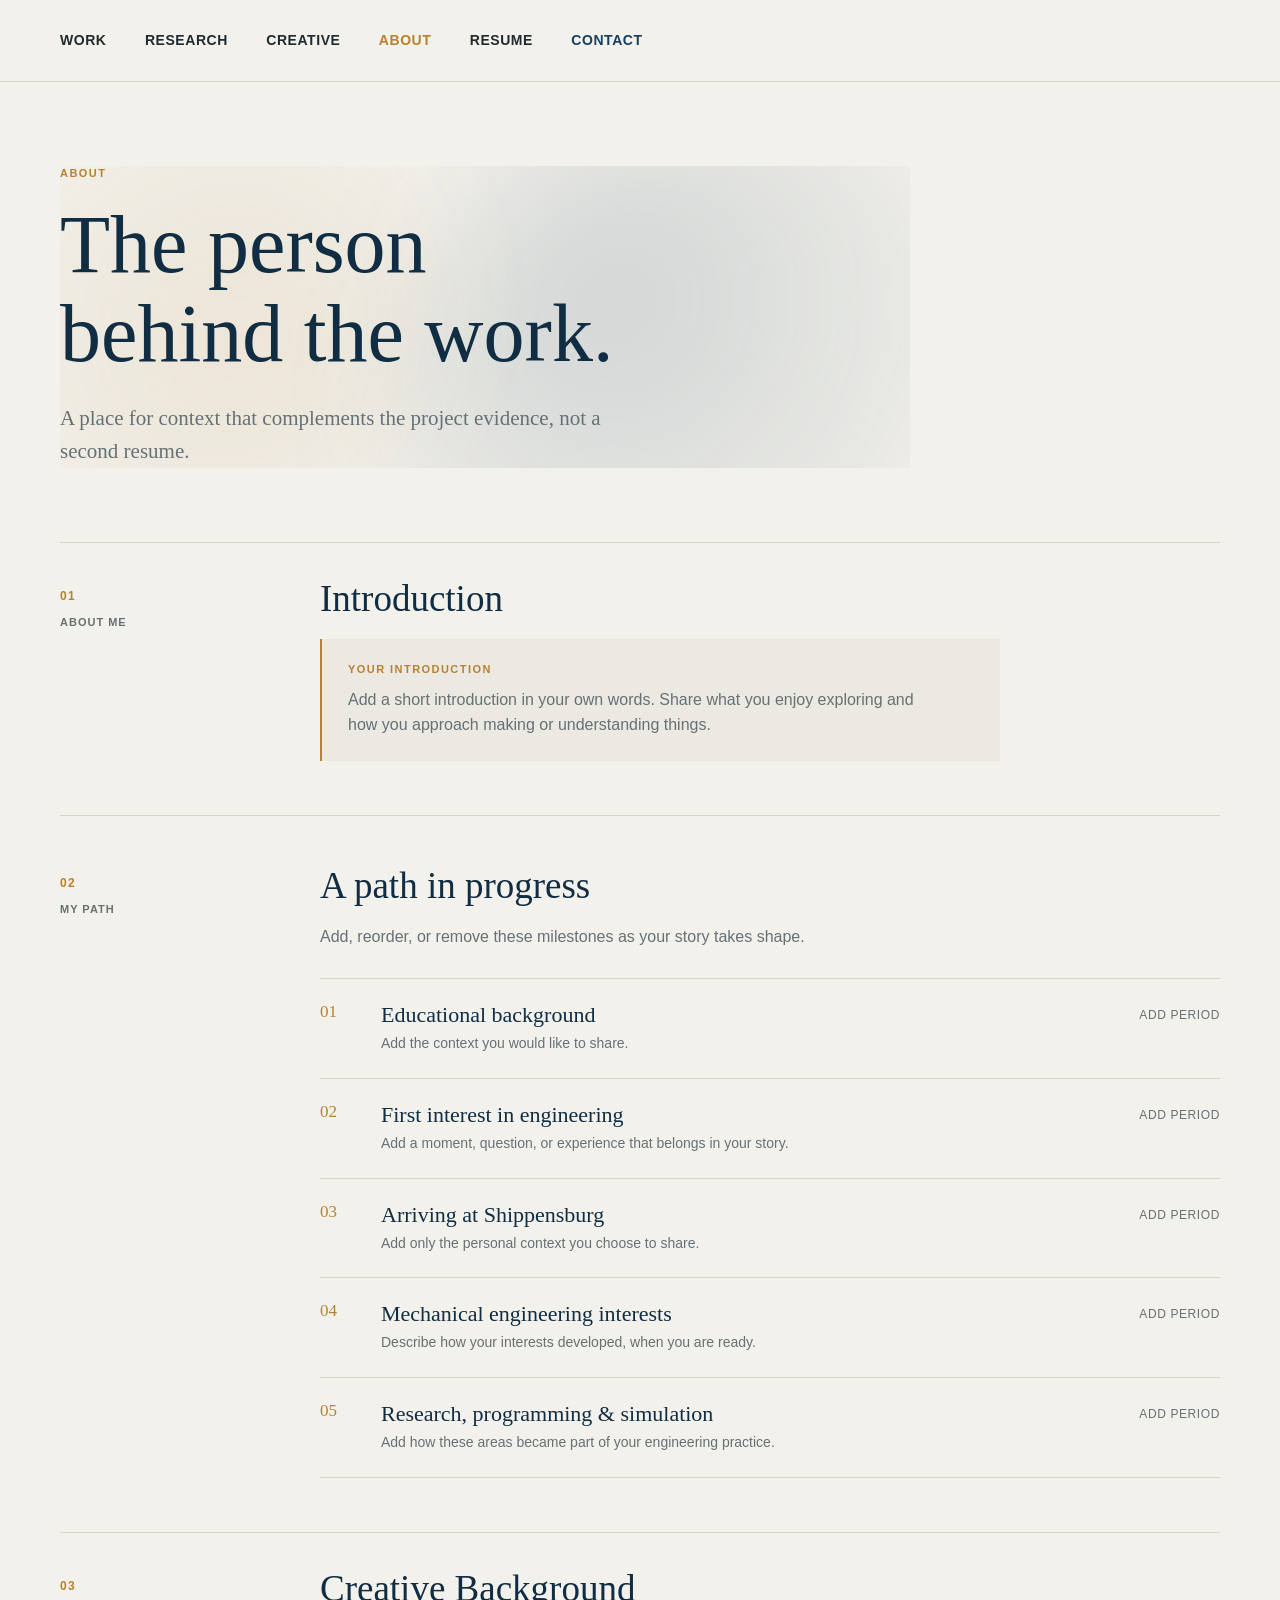
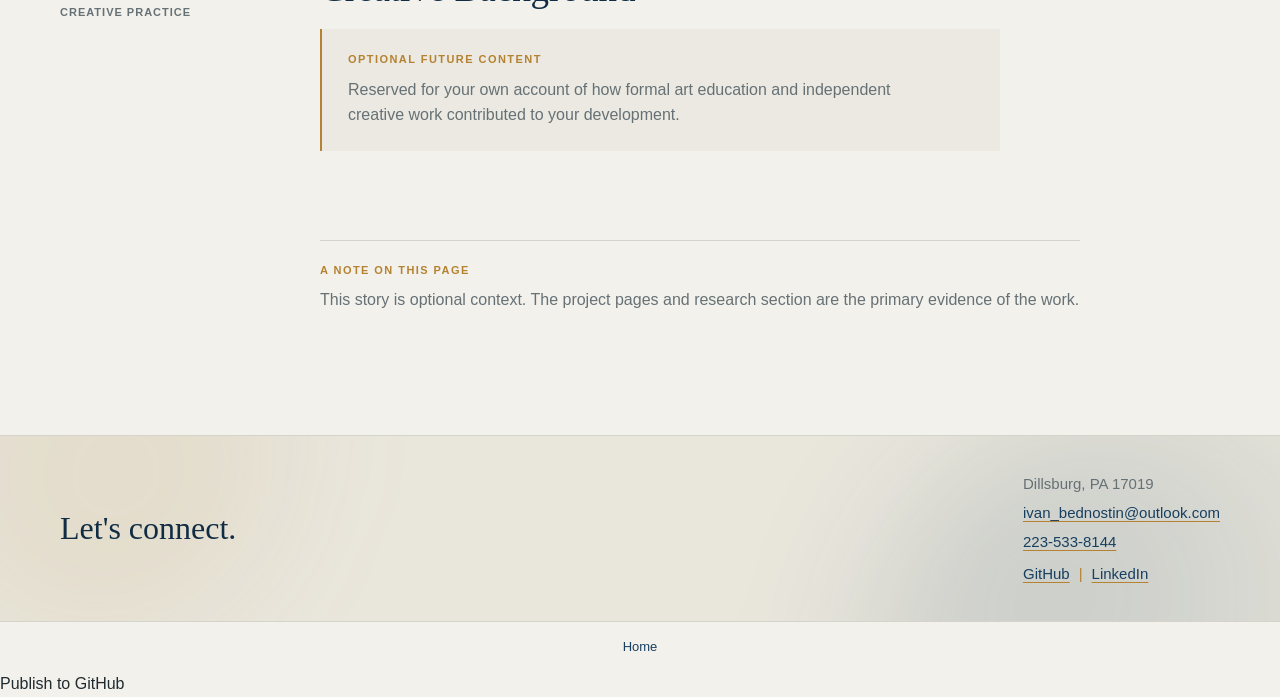
==== commit 794d41d2: "Add Coming Soon routing for unfinished sections and subtle gradient accent system" ====
--- a/about.html
+++ b/about.html
@@ -8,7 +8,7 @@
 <body><a class="skip-link" href="#main">Skip to content</a>
   <header class="site-header"><button class="menu-toggle" type="button" aria-expanded="false" aria-controls="site-navigation"><span class="menu-icon" aria-hidden="true"></span><span class="sr-only">Toggle navigation</span></button><nav class="site-nav" id="site-navigation" aria-label="Main navigation"><a href="projects.html">Work</a><a href="research.html">Research</a><a href="creative.html">Creative</a><a href="about.html" aria-current="page">About</a><a href="resume.html">Resume</a><a class="nav-contact" href="#contact">Contact</a></nav></header>
   <main id="main" class="page-shell interior-page">
-    <header class="page-intro reveal"><p class="eyebrow">About</p><h1>The person<br>behind the work.</h1><p class="intro-deck">A place for context that complements the project evidence, not a second resume.</p></header>
+    <header class="page-intro reveal gradient-field"><p class="eyebrow">About</p><h1>The person<br>behind the work.</h1><p class="intro-deck">A place for context that complements the project evidence, not a second resume.</p></header>
     <section class="about-intro content-section reveal"><div class="section-number">01 <span>ABOUT ME</span></div><div><h2>Introduction</h2><div class="placeholder-panel"><p class="placeholder-label">YOUR INTRODUCTION</p><p>Add a short introduction in your own words. Share what you enjoy exploring and how you approach making or understanding things.</p></div></div></section>
     <section class="content-section story-section"><div class="section-number">02 <span>MY PATH</span></div><div><h2>A path in progress</h2><p class="muted">Add, reorder, or remove these milestones as your story takes shape.</p><ol class="timeline">
       <li class="reveal"><span class="timeline-index">01</span><div><h3>Educational background</h3><p>Add the context you would like to share.</p></div><span class="timeline-period">ADD PERIOD</span></li>
@@ -20,5 +20,5 @@
     <section class="content-section reveal"><div class="section-number">03 <span>CREATIVE PRACTICE</span></div><div><h2>Creative Background</h2><div class="placeholder-panel"><p class="placeholder-label">OPTIONAL FUTURE CONTENT</p><p>Reserved for your own account of how formal art education and independent creative work contributed to your development.</p></div></div></section>
     <section class="closing-note reveal"><p class="eyebrow">A note on this page</p><p>This story is optional context. The project pages and research section are the primary evidence of the work.</p></section>
   </main>
-  <section class="portfolio-contact" id="contact" aria-labelledby="contact-title"><div class="page-shell portfolio-contact-layout"><h2 id="contact-title">Let's connect.</h2><address class="portfolio-contact-details"><span>Dillsburg, PA 17019</span><a href="mailto:ivan_bednostin@outlook.com">ivan_bednostin@outlook.com</a><a href="tel:+12235338144">223-533-8144</a><nav aria-label="Professional profiles"><a href="https://github.com/ivnnsdg" target="_blank" rel="noopener noreferrer">GitHub</a><span aria-hidden="true">|</span><a href="https://linkedin.com/in/ivan-bednostin" target="_blank" rel="noopener noreferrer">LinkedIn</a></nav></address></div></section><footer class="portfolio-footer"><div class="page-shell"><nav aria-label="Footer navigation"><a href="index.html">Home</a></nav></div></footer>
+  <section class="portfolio-contact gradient-field" id="contact" aria-labelledby="contact-title"><div class="page-shell portfolio-contact-layout"><h2 id="contact-title">Let's connect.</h2><address class="portfolio-contact-details"><span>Dillsburg, PA 17019</span><a href="mailto:ivan_bednostin@outlook.com">ivan_bednostin@outlook.com</a><a href="tel:+12235338144">223-533-8144</a><nav aria-label="Professional profiles"><a href="https://github.com/ivnnsdg" target="_blank" rel="noopener noreferrer">GitHub</a><span aria-hidden="true">|</span><a href="https://linkedin.com/in/ivan-bednostin" target="_blank" rel="noopener noreferrer">LinkedIn</a></nav></address></div></section><footer class="portfolio-footer"><div class="page-shell"><nav aria-label="Footer navigation"><a href="index.html">Home</a></nav></div></footer>
 </body></html>Publish to GitHub
--- a/css/style.css
+++ b/css/style.css
@@ -121,7 +121,7 @@
 .research-layout { display: grid; grid-template-columns: .8fr 1.2fr; align-items: center; gap: clamp(40px, 8vw, 100px); }
 .research-copy .eyebrow { color: #d1a34f; }.research-copy h2 { margin-bottom: 22px; color: var(--white); font-size: clamp(42px, 5vw, 63px); }.research-copy p:not(.eyebrow) { max-width: 410px; color: #d1d8d8; font-size: 14px; }
 .research-copy .tag-row { margin: 24px 0 28px; }.research-copy .tag-row span { border-color: rgba(255,255,255,.28); color: #e3e6e2; }
-.plot-placeholder { min-height: 340px; display: flex; flex-direction: column; padding: 18px; border: 1px solid rgba(255,255,255,.34); background-color: #183b52; background-image: linear-gradient(rgba(237, 237, 222, .06) 1px, transparent 1px), linear-gradient(90deg, rgba(237, 237, 222, .06) 1px, transparent 1px), linear-gradient(rgba(16, 45, 67, .78), rgba(16, 45, 67, .78)), url("../PortWebsite/images/gallery/fulls/09.jpg"); background-size: 34px 34px, 34px 34px, cover, cover; background-position: 0 0, 0 0, center, center; }
+.plot-placeholder { min-height: 340px; display: flex; flex-direction: column; padding: 18px; border: 1px solid rgba(255,255,255,.34); background-color: #183b52; background-image: linear-gradient(rgba(237, 237, 222, .06) 1px, transparent 1px), linear-gradient(90deg, rgba(237, 237, 222, .06) 1px, transparent 1px), linear-gradient(rgba(16, 45, 67, .78), rgba(16, 45, 67, .78)), url("../assets/images/gradients/09.jpg"); background-size: 34px 34px, 34px 34px, cover, cover; background-position: 0 0, 0 0, center, center; }
 .plot-topline, .plot-bottomline { display: flex; justify-content: space-between; gap: 12px; color: #d6b56d; font-size: 9px; font-weight: 700; letter-spacing: 1px; }
 .plot-grid { flex: 1; display: flex; flex-direction: column; align-items: center; justify-content: center; text-align: center; color: #f7f5ef; }
 .plot-grid span { font: 23px var(--serif); }.plot-grid small { max-width: 250px; margin-top: 8px; color: #c5d0d0; font-size: 11px; }
@@ -221,11 +221,11 @@
 .portfolio-footer a { color: var(--navy); text-decoration: none; }
 
 .creative-page { background: var(--paper); }
-.visual-wind::before { background-image: linear-gradient(rgba(243, 241, 235, .18), rgba(243, 241, 235, .18)), url("../PortWebsite/images/gallery/fulls/09.jpg"); }
-.visual-recycle::before { background-image: linear-gradient(rgba(243, 241, 235, .18), rgba(243, 241, 235, .18)), url("../PortWebsite/images/gallery/fulls/01.jpg"); }
-.visual-dynamics::before { background-image: linear-gradient(rgba(243, 241, 235, .18), rgba(243, 241, 235, .18)), url("../PortWebsite/images/gallery/fulls/08.jpg"); }
-.visual-truss::before { background-image: linear-gradient(rgba(243, 241, 235, .2), rgba(243, 241, 235, .2)), url("../PortWebsite/images/gallery/fulls/02.jpg"); }
-.visual-cad::before { background-image: linear-gradient(rgba(243, 241, 235, .2), rgba(243, 241, 235, .2)), url("../PortWebsite/images/gallery/fulls/03.jpg"); }
+.visual-wind::before { background-image: linear-gradient(rgba(243, 241, 235, .18), rgba(243, 241, 235, .18)), url("../assets/images/gradients/09.jpg"); }
+.visual-recycle::before { background-image: linear-gradient(rgba(243, 241, 235, .18), rgba(243, 241, 235, .18)), url("../assets/images/gradients/01.jpg"); }
+.visual-dynamics::before { background-image: linear-gradient(rgba(243, 241, 235, .18), rgba(243, 241, 235, .18)), url("../assets/images/gradients/08.jpg"); }
+.visual-truss::before { background-image: linear-gradient(rgba(243, 241, 235, .2), rgba(243, 241, 235, .2)), url("../assets/images/gradients/02.jpg"); }
+.visual-cad::before { background-image: linear-gradient(rgba(243, 241, 235, .2), rgba(243, 241, 235, .2)), url("../assets/images/gradients/03.jpg"); }
 .creative-page-intro { max-width: 860px; margin-bottom: 48px; }
 .creative-page-intro h1 { margin-bottom: 18px; font-size: 60px; }
 .creative-page-intro .eyebrow { margin-bottom: 16px; }
@@ -243,15 +243,15 @@
 .creative-placeholder-grid { display: grid; grid-template-columns: repeat(3, minmax(0, 1fr)); gap: 14px; }
 .creative-media-placeholder { min-width: 0; aspect-ratio: 4 / 3; display: grid; place-items: center; padding: 16px; border: 1px solid var(--line); border-radius: 3px; background: #e7e9e4; color: var(--muted); text-align: center; font: 15px/1.4 var(--serif); transition: border-color .2s ease, transform .2s ease; }
 .creative-media-placeholder:hover { transform: translateY(-2px); border-color: #aab5b4; }
-.creative-subsection:first-child .creative-media-placeholder:nth-child(1) { background-image: linear-gradient(rgba(243, 241, 235, .32), rgba(243, 241, 235, .32)), url("../PortWebsite/images/gallery/fulls/04.jpg"); background-size: cover; }
-.creative-subsection:first-child .creative-media-placeholder:nth-child(2) { background-image: linear-gradient(rgba(243, 241, 235, .3), rgba(243, 241, 235, .3)), url("../PortWebsite/images/gallery/fulls/08.jpg"); background-size: cover; }
-.creative-subsection:first-child .creative-media-placeholder:nth-child(3) { background-image: linear-gradient(rgba(243, 241, 235, .32), rgba(243, 241, 235, .32)), url("../PortWebsite/images/gallery/fulls/02.jpg"); background-size: cover; }
-.creative-subsection:last-child .creative-media-placeholder:nth-child(1) { background-image: linear-gradient(rgba(243, 241, 235, .3), rgba(243, 241, 235, .3)), url("../PortWebsite/images/gallery/fulls/01.jpg"); background-size: cover; }
-.creative-subsection:last-child .creative-media-placeholder:nth-child(2) { background-image: linear-gradient(rgba(243, 241, 235, .3), rgba(243, 241, 235, .3)), url("../PortWebsite/images/gallery/fulls/12.jpg"); background-size: cover; }
-.creative-subsection:last-child .creative-media-placeholder:nth-child(3) { background-image: linear-gradient(rgba(243, 241, 235, .32), rgba(243, 241, 235, .32)), url("../PortWebsite/images/gallery/fulls/04.jpg"); background-size: cover; }
+.creative-subsection:first-child .creative-media-placeholder:nth-child(1) { background-image: linear-gradient(rgba(243, 241, 235, .32), rgba(243, 241, 235, .32)), url("../assets/images/gradients/04.jpg"); background-size: cover; }
+.creative-subsection:first-child .creative-media-placeholder:nth-child(2) { background-image: linear-gradient(rgba(243, 241, 235, .3), rgba(243, 241, 235, .3)), url("../assets/images/gradients/08.jpg"); background-size: cover; }
+.creative-subsection:first-child .creative-media-placeholder:nth-child(3) { background-image: linear-gradient(rgba(243, 241, 235, .32), rgba(243, 241, 235, .32)), url("../assets/images/gradients/02.jpg"); background-size: cover; }
+.creative-subsection:last-child .creative-media-placeholder:nth-child(1) { background-image: linear-gradient(rgba(243, 241, 235, .3), rgba(243, 241, 235, .3)), url("../assets/images/gradients/01.jpg"); background-size: cover; }
+.creative-subsection:last-child .creative-media-placeholder:nth-child(2) { background-image: linear-gradient(rgba(243, 241, 235, .3), rgba(243, 241, 235, .3)), url("../assets/images/gradients/12.jpg"); background-size: cover; }
+.creative-subsection:last-child .creative-media-placeholder:nth-child(3) { background-image: linear-gradient(rgba(243, 241, 235, .32), rgba(243, 241, 235, .32)), url("../assets/images/gradients/04.jpg"); background-size: cover; }
 .creative-model-placeholder { width: min(100%, 760px); margin-inline: auto; }
-.creative-model-placeholder { background-image: linear-gradient(rgba(243, 241, 235, .28), rgba(243, 241, 235, .28)), url("../PortWebsite/images/gallery/fulls/12.jpg"); background-size: cover; }
-.creative-video-placeholder { width: min(100%, 760px); aspect-ratio: 16 / 9; margin-inline: auto; background-color: var(--navy-deep); background-image: linear-gradient(rgba(16, 45, 67, .38), rgba(16, 45, 67, .38)), url("../PortWebsite/images/gallery/fulls/03.jpg"); background-position: center; background-size: cover; color: #f2f0e8; }
+.creative-model-placeholder { background-image: linear-gradient(rgba(243, 241, 235, .28), rgba(243, 241, 235, .28)), url("../assets/images/gradients/12.jpg"); background-size: cover; }
+.creative-video-placeholder { width: min(100%, 760px); aspect-ratio: 16 / 9; margin-inline: auto; background-color: var(--navy-deep); background-image: linear-gradient(rgba(16, 45, 67, .38), rgba(16, 45, 67, .38)), url("../assets/images/gradients/03.jpg"); background-position: center; background-size: cover; color: #f2f0e8; }
 .creative-model-card { display: grid; grid-template-columns: minmax(0, 1.4fr) minmax(220px, .6fr); gap: 25px; padding-block: 22px; border-top: 1px solid var(--line); }
 .creative-model-media { display: grid; grid-template-columns: repeat(3, minmax(0, 1fr)); gap: 10px; }
 .creative-model-media a { min-width: 0; display: block; overflow: hidden; border: 1px solid var(--line); background: #e7e9e4; }
@@ -326,6 +326,62 @@
   .creative-callout-art { width: min(100%, 180px); height: 72px; }
 }
 
+body { line-height: 1.55; }
+.site-nav a { padding-block: 7px; font-size: 14px; font-weight: 600; letter-spacing: .55px; }
+.eyebrow, .placeholder-label { font-size: 11px; letter-spacing: 1.45px; }
+.text-link { font-size: 14px; }
+.button { font-size: 13px; }
+.hero-affiliation { font-size: 13px; }
+.drawing-dimension, .visual-index { font-size: 11px; }
+.placeholder-caption { font-size: 12px; }
+.placeholder-caption small { font-size: 11px; }
+.card-visual > span, .card-visual > b { font-size: 11px; }
+.card-kicker { font-size: 11px; letter-spacing: 1px; }
+.card-info p:not(.card-kicker) { font-size: 14px; }
+.tag-row span { font-size: 11px; }
+.plot-topline, .plot-bottomline { font-size: 11px; letter-spacing: .6px; }
+.plot-grid small { font-size: 13px; }
+.section-number { font-size: 12px; }
+.section-number span { font-size: 11px; letter-spacing: 1px; }
+.timeline p { font-size: 14px; }
+.timeline-period { font-size: 12px; letter-spacing: .6px; }
+.case-index-item p { font-size: 13px; }
+.course-item summary span { font-size: 13px; }
+.course-item > p { font-size: 14px; }
+.media-placeholder .placeholder-label { font-size: 11px; }
+.research-meta { font-size: 13px; }
+.workflow-step > span { font-size: 11px; letter-spacing: .8px; }
+.workflow-step p, .output-list p { font-size: 14px; }
+.contact-items span { font-size: 11px; letter-spacing: 1px; }
+.footer-bottom { font-size: 12px; }
+.resume-contact { font-size: 13px; }
+.resume-entry-heading > span, .resume-entry > p, .resume-detail, .resume-coursework { font-size: 13px !important; }
+.resume-entry ul { font-size: 13px; }
+.resume-skills dt, .resume-skills dd { font-size: 13px; }
+.resume-project-type { font-size: 12px; }
+.resume-preview > span { font-size: 13px; }
+.home-footer p, .home-footer-contact, .home-footer-links { font-size: 14px; }
+.resume-contact-identity > p:last-child, .resume-contact-details { font-size: 14px; }
+.portfolio-contact-details { font-size: 15px; }
+.creative-education-note div p { font-size: 13px; }
+.creative-education-copy > p:nth-of-type(2) { font-size: 14px; line-height: 1.55; }
+.creative-education-note .creative-school-map { font-size: 13px; }
+.creative-card-copy p { font-size: 15px; }
+.creative-card-tags span { font-size: 12px; }
+.creative-explore, .creative-detail-back { font-size: 13px; }
+.creative-category-tabs a { font-size: 13px; }
+.creative-model-copy p, .creative-animation-card p { font-size: 14px; }
+.creative-tag { font-size: 11px; }
+.lightbox figcaption { font-size: 13px; }
+.lightbox-fullscreen { font-size: 12px !important; }
+
+@media (max-width: 850px) {
+  .site-nav a { padding-block: 13px; }
+}
+@media (max-width: 600px) {
+  body { font-size: 16px; }
+}
+
 @media (prefers-reduced-motion: reduce) {
   *, *::before, *::after { scroll-behavior: auto !important; animation-duration: .01ms !important; animation-iteration-count: 1 !important; transition-duration: .01ms !important; }
   .reveal { opacity: 1; transform: none; }
@@ -353,4 +409,32 @@
   .resume-skills > div { grid-template-columns: 1.3in minmax(0, 1fr); gap: 8px; }
   .resume-project-type { font-size: 7pt; }
   .reveal { opacity: 1 !important; transform: none !important; }
+}
+
+/* ===== Decorative gradient system: soft, low-contrast accents layered behind content ===== */
+.gradient-field { position: relative; isolation: isolate; overflow: hidden; }
+.gradient-field::before, .gradient-field::after { content: ""; position: absolute; z-index: -1; display: block; border-radius: 50%; pointer-events: none; filter: blur(64px); }
+.gradient-field::before { width: min(56vw, 640px); height: min(56vw, 640px); top: -24%; right: -16%; background: radial-gradient(circle at 32% 32%, rgba(23, 63, 95, .16), rgba(23, 63, 95, 0) 68%); }
+.gradient-field::after { width: min(42vw, 480px); height: min(42vw, 480px); left: -14%; bottom: -20%; background: radial-gradient(circle at 62% 62%, rgba(181, 130, 50, .13), rgba(181, 130, 50, 0) 70%); }
+.gradient-field-cool::after { background: radial-gradient(circle at 62% 62%, rgba(58, 138, 156, .15), rgba(58, 138, 156, 0) 70%); }
+.gradient-field-dark::before { background: radial-gradient(circle at 30% 28%, rgba(94, 173, 197, .18), rgba(94, 173, 197, 0) 68%); }
+.gradient-field-dark::after { background: radial-gradient(circle at 68% 72%, rgba(209, 163, 79, .16), rgba(209, 163, 79, 0) 70%); }
+.gradient-accent-shape { background-image: radial-gradient(circle at 75% 20%, rgba(23, 63, 95, .14), rgba(23, 63, 95, 0) 55%), radial-gradient(circle at 15% 85%, rgba(181, 130, 50, .12), rgba(181, 130, 50, 0) 55%); }
+.accent-line { display: block; width: 58px; height: 2px; margin-bottom: 16px; background: linear-gradient(90deg, var(--ochre), rgba(181, 130, 50, 0)); }
+.accent-line-cool { background: linear-gradient(90deg, #3a8a9c, rgba(58, 138, 156, 0)); }
+@media (max-width: 600px) {
+  .gradient-field::before { width: 80vw; height: 80vw; }
+  .gradient-field::after { width: 65vw; height: 65vw; }
+}
+@media (prefers-reduced-motion: reduce) {
+  .gradient-field::before, .gradient-field::after { transition: none; }
+}
+
+/* ===== Coming Soon page ===== */
+.coming-soon-intro { max-width: 640px; padding: 48px 48px 52px; border: 1px solid var(--line); background: var(--white); }
+.coming-soon-badge { display: inline-flex; align-items: center; gap: 8px; margin-top: 22px; padding: 8px 14px; border: 1px solid var(--ochre); border-radius: 999px; background: rgba(181, 130, 50, .08); color: var(--navy); font-size: 11px; font-weight: 700; letter-spacing: 1.4px; text-transform: uppercase; }
+.coming-soon-badge::before { content: ""; width: 7px; height: 7px; border-radius: 50%; background: var(--ochre); }
+.coming-soon-actions { display: flex; flex-wrap: wrap; align-items: center; gap: 14px 22px; margin-top: 30px; }
+@media (max-width: 600px) {
+  .coming-soon-intro { padding: 34px 26px 38px; }
 }
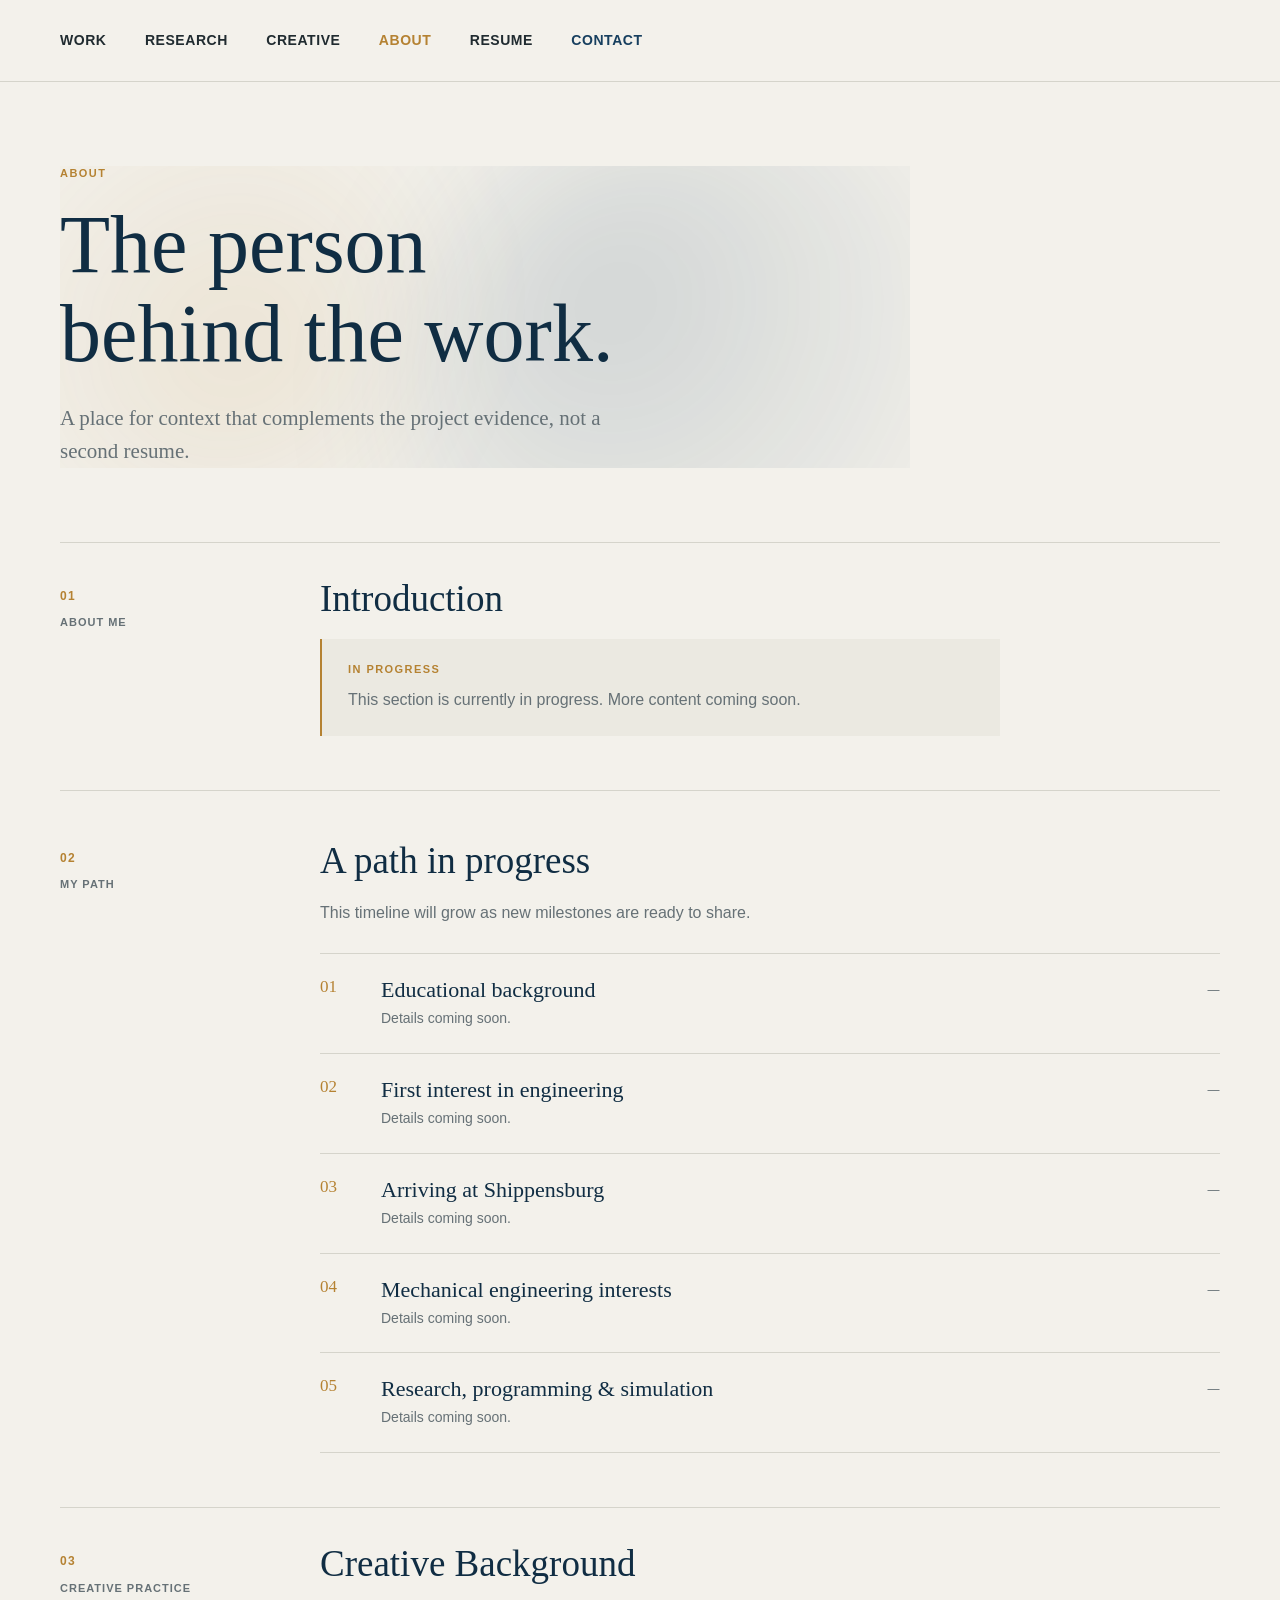
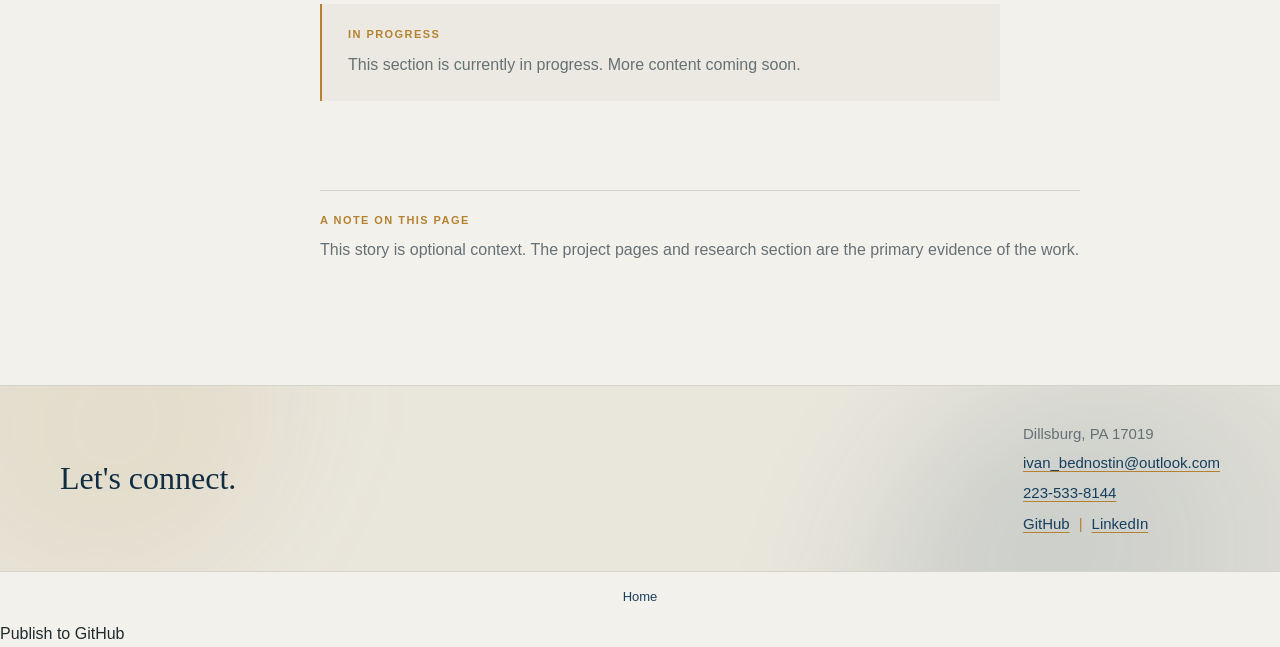
==== commit 7d60efc4: "Update coming soon sections" ====
--- a/about.html
+++ b/about.html
@@ -9,15 +9,15 @@
   <header class="site-header"><button class="menu-toggle" type="button" aria-expanded="false" aria-controls="site-navigation"><span class="menu-icon" aria-hidden="true"></span><span class="sr-only">Toggle navigation</span></button><nav class="site-nav" id="site-navigation" aria-label="Main navigation"><a href="projects.html">Work</a><a href="research.html">Research</a><a href="creative.html">Creative</a><a href="about.html" aria-current="page">About</a><a href="resume.html">Resume</a><a class="nav-contact" href="#contact">Contact</a></nav></header>
   <main id="main" class="page-shell interior-page">
     <header class="page-intro reveal gradient-field"><p class="eyebrow">About</p><h1>The person<br>behind the work.</h1><p class="intro-deck">A place for context that complements the project evidence, not a second resume.</p></header>
-    <section class="about-intro content-section reveal"><div class="section-number">01 <span>ABOUT ME</span></div><div><h2>Introduction</h2><div class="placeholder-panel"><p class="placeholder-label">YOUR INTRODUCTION</p><p>Add a short introduction in your own words. Share what you enjoy exploring and how you approach making or understanding things.</p></div></div></section>
-    <section class="content-section story-section"><div class="section-number">02 <span>MY PATH</span></div><div><h2>A path in progress</h2><p class="muted">Add, reorder, or remove these milestones as your story takes shape.</p><ol class="timeline">
-      <li class="reveal"><span class="timeline-index">01</span><div><h3>Educational background</h3><p>Add the context you would like to share.</p></div><span class="timeline-period">ADD PERIOD</span></li>
-      <li class="reveal"><span class="timeline-index">02</span><div><h3>First interest in engineering</h3><p>Add a moment, question, or experience that belongs in your story.</p></div><span class="timeline-period">ADD PERIOD</span></li>
-      <li class="reveal"><span class="timeline-index">03</span><div><h3>Arriving at Shippensburg</h3><p>Add only the personal context you choose to share.</p></div><span class="timeline-period">ADD PERIOD</span></li>
-      <li class="reveal"><span class="timeline-index">04</span><div><h3>Mechanical engineering interests</h3><p>Describe how your interests developed, when you are ready.</p></div><span class="timeline-period">ADD PERIOD</span></li>
-      <li class="reveal"><span class="timeline-index">05</span><div><h3>Research, programming & simulation</h3><p>Add how these areas became part of your engineering practice.</p></div><span class="timeline-period">ADD PERIOD</span></li>
+    <section class="about-intro content-section reveal"><div class="section-number">01 <span>ABOUT ME</span></div><div><h2>Introduction</h2><div class="placeholder-panel"><p class="placeholder-label">IN PROGRESS</p><p>This section is currently in progress. More content coming soon.</p></div></div></section>
+    <section class="content-section story-section"><div class="section-number">02 <span>MY PATH</span></div><div><h2>A path in progress</h2><p class="muted">This timeline will grow as new milestones are ready to share.</p><ol class="timeline">
+      <li class="reveal"><span class="timeline-index">01</span><div><h3>Educational background</h3><p>Details coming soon.</p></div><span class="timeline-period">—</span></li>
+      <li class="reveal"><span class="timeline-index">02</span><div><h3>First interest in engineering</h3><p>Details coming soon.</p></div><span class="timeline-period">—</span></li>
+      <li class="reveal"><span class="timeline-index">03</span><div><h3>Arriving at Shippensburg</h3><p>Details coming soon.</p></div><span class="timeline-period">—</span></li>
+      <li class="reveal"><span class="timeline-index">04</span><div><h3>Mechanical engineering interests</h3><p>Details coming soon.</p></div><span class="timeline-period">—</span></li>
+      <li class="reveal"><span class="timeline-index">05</span><div><h3>Research, programming & simulation</h3><p>Details coming soon.</p></div><span class="timeline-period">—</span></li>
     </ol></div></section>
-    <section class="content-section reveal"><div class="section-number">03 <span>CREATIVE PRACTICE</span></div><div><h2>Creative Background</h2><div class="placeholder-panel"><p class="placeholder-label">OPTIONAL FUTURE CONTENT</p><p>Reserved for your own account of how formal art education and independent creative work contributed to your development.</p></div></div></section>
+    <section class="content-section reveal"><div class="section-number">03 <span>CREATIVE PRACTICE</span></div><div><h2>Creative Background</h2><div class="placeholder-panel"><p class="placeholder-label">IN PROGRESS</p><p>This section is currently in progress. More content coming soon.</p></div></div></section>
     <section class="closing-note reveal"><p class="eyebrow">A note on this page</p><p>This story is optional context. The project pages and research section are the primary evidence of the work.</p></section>
   </main>
   <section class="portfolio-contact gradient-field" id="contact" aria-labelledby="contact-title"><div class="page-shell portfolio-contact-layout"><h2 id="contact-title">Let's connect.</h2><address class="portfolio-contact-details"><span>Dillsburg, PA 17019</span><a href="mailto:ivan_bednostin@outlook.com">ivan_bednostin@outlook.com</a><a href="tel:+12235338144">223-533-8144</a><nav aria-label="Professional profiles"><a href="https://github.com/ivnnsdg" target="_blank" rel="noopener noreferrer">GitHub</a><span aria-hidden="true">|</span><a href="https://linkedin.com/in/ivan-bednostin" target="_blank" rel="noopener noreferrer">LinkedIn</a></nav></address></div></section><footer class="portfolio-footer"><div class="page-shell"><nav aria-label="Footer navigation"><a href="index.html">Home</a></nav></div></footer>
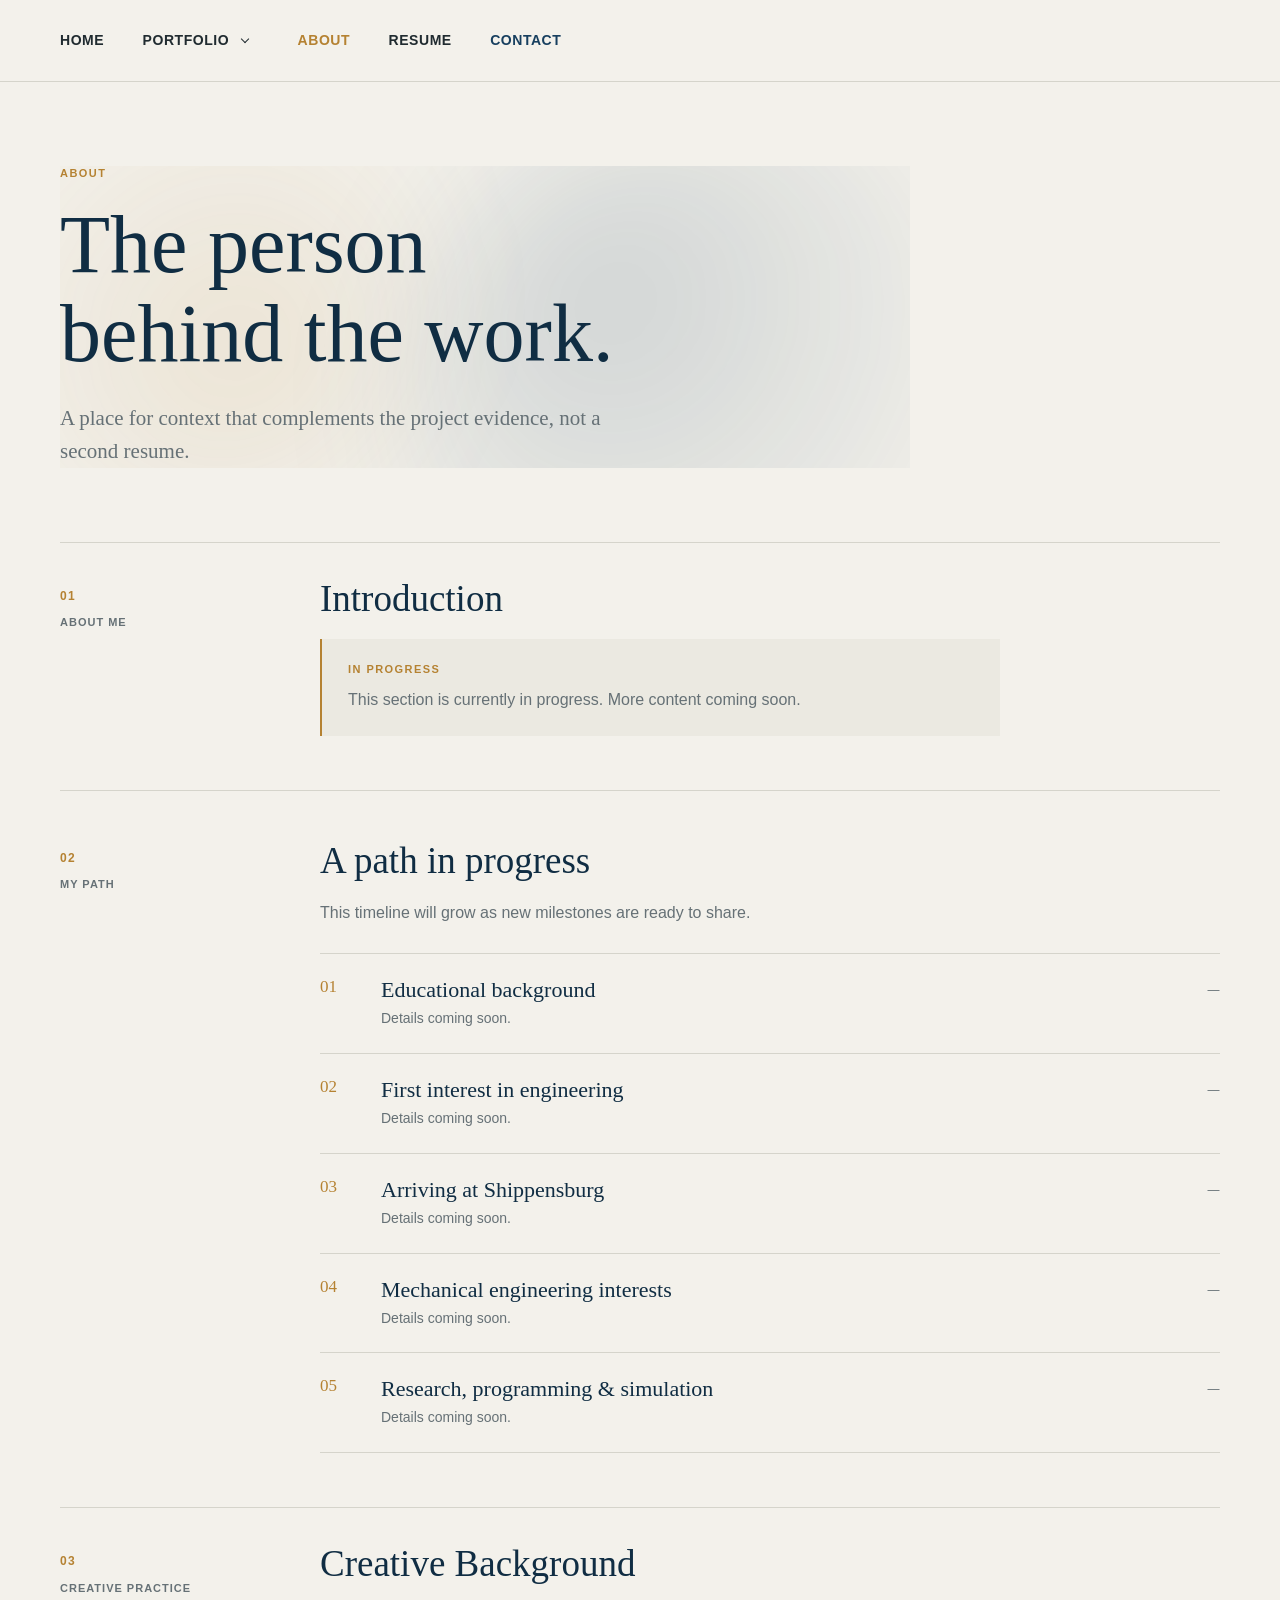
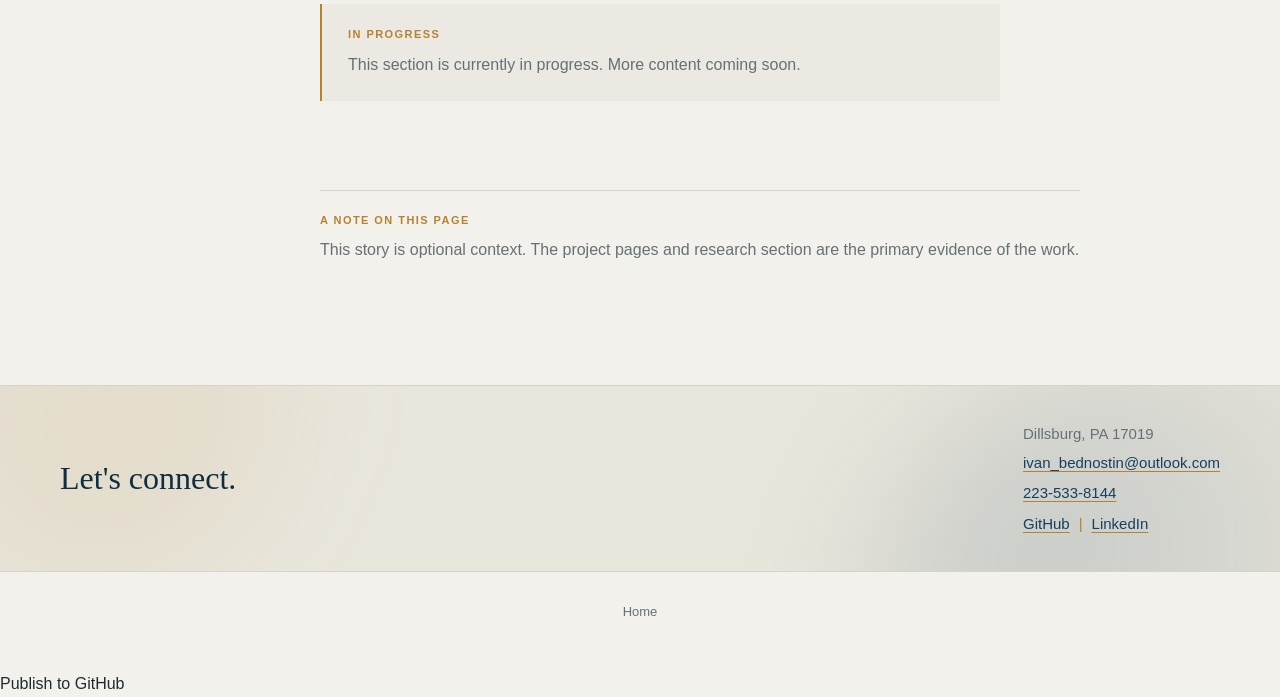
==== commit e728da3a: "Restructure site: Portfolio page, dropdown nav, lean Home, breadcrumbs Co-authored-by: Copilot <2235" ====
--- a/about.html
+++ b/about.html
@@ -6,7 +6,7 @@
   <title>About</title><link rel="stylesheet" href="css/style.css"><script src="js/main.js" defer></script>
 </head>
 <body><a class="skip-link" href="#main">Skip to content</a>
-  <header class="site-header"><button class="menu-toggle" type="button" aria-expanded="false" aria-controls="site-navigation"><span class="menu-icon" aria-hidden="true"></span><span class="sr-only">Toggle navigation</span></button><nav class="site-nav" id="site-navigation" aria-label="Main navigation"><a href="projects.html">Work</a><a href="research.html">Research</a><a href="creative.html">Creative</a><a href="about.html" aria-current="page">About</a><a href="resume.html">Resume</a><a class="nav-contact" href="#contact">Contact</a></nav></header>
+  <header class="site-header"><button class="menu-toggle" type="button" aria-expanded="false" aria-controls="site-navigation"><span class="menu-icon" aria-hidden="true"></span><span class="sr-only">Toggle navigation</span></button><nav class="site-nav" id="site-navigation" aria-label="Main navigation"><a href="index.html">Home</a><div class="nav-dropdown"><a href="portfolio.html">Portfolio</a><button class="submenu-toggle" type="button" aria-expanded="false" aria-controls="portfolio-submenu" aria-label="Portfolio sections"><span aria-hidden="true"></span></button><ul class="submenu" id="portfolio-submenu"><li><a href="portfolio.html#engineering-projects">Engineering Projects</a></li><li><a href="portfolio.html#research">Research</a></li><li><a href="portfolio.html#design-creative">Design &amp; Creative Work</a></li></ul></div><a href="about.html" aria-current="page">About</a><a href="resume.html">Resume</a><a class="nav-contact" href="index.html#contact">Contact</a></nav></header>
   <main id="main" class="page-shell interior-page">
     <header class="page-intro reveal gradient-field"><p class="eyebrow">About</p><h1>The person<br>behind the work.</h1><p class="intro-deck">A place for context that complements the project evidence, not a second resume.</p></header>
     <section class="about-intro content-section reveal"><div class="section-number">01 <span>ABOUT ME</span></div><div><h2>Introduction</h2><div class="placeholder-panel"><p class="placeholder-label">IN PROGRESS</p><p>This section is currently in progress. More content coming soon.</p></div></div></section>
--- a/css/style.css
+++ b/css/style.css
@@ -431,10 +431,89 @@
 }
 
 /* ===== Coming Soon page ===== */
+/* New-content badge, video section, upcoming cards */
+.project-card, .case-index-item, .build-video { position: relative; }
+.new-badge { position: absolute; top: 12px; right: 12px; z-index: 2; padding: 2px 9px; border-radius: 999px; background: #d32f2f; color: #fff; font: 700 10px/1.6 var(--sans); letter-spacing: 1px; pointer-events: none; }
+.case-index-item .new-badge { top: 50%; right: 44px; transform: translateY(-50%); }
+.build-video { max-width: 900px; margin: 0 0 50px auto; }
+.build-video h2 { display: flex; align-items: center; flex-wrap: wrap; gap: 12px; margin-bottom: 18px; font-size: clamp(26px, 3.2vw, 36px); }
+.build-video h2 .new-badge { position: static; }
+.video-frame { aspect-ratio: 16 / 9; overflow: hidden; border-radius: 6px; background: var(--navy-deep); box-shadow: 0 8px 24px rgba(31, 43, 47, .1); }
+.video-frame iframe { width: 100%; height: 100%; display: block; border: 0; }
+.video-note { margin: 12px 0 0; color: var(--muted); font-size: 12px; }
+.video-note a { color: var(--navy); text-underline-offset: 3px; text-decoration-color: var(--ochre); }
+.upcoming-grid { max-width: 900px; margin: 0 0 50px auto; display: grid; grid-template-columns: repeat(2, minmax(0, 1fr)); gap: 16px; }
+.upcoming-card { padding: 22px; border: 1px dashed #bac3c1; border-radius: 6px; background: transparent; }
+.upcoming-card h2 { margin-bottom: 8px; font-size: 22px; line-height: 1.25; }
+.upcoming-card p { margin: 0; color: var(--muted); font-size: 13px; }
+.upcoming-card .upcoming-status { margin-top: 14px; color: var(--navy); font-weight: 700; font-size: 12px; letter-spacing: .5px; }
+.work-list .case-index-item { grid-template-columns: minmax(0, 1fr) auto; }
+.work-list .new-badge { right: 52px; }
+.case-page .page-intro .intro-deck { margin-bottom: 0; }
+@media (max-width: 850px) { .build-video, .upcoming-grid { max-width: none; } }
+@media (max-width: 600px) { .upcoming-grid { grid-template-columns: 1fr; } .case-index-item .new-badge { right: 36px; } }
 .coming-soon-intro { max-width: 640px; padding: 48px 48px 52px; border: 1px solid var(--line); background: var(--white); }
 .coming-soon-badge { display: inline-flex; align-items: center; gap: 8px; margin-top: 22px; padding: 8px 14px; border: 1px solid var(--ochre); border-radius: 999px; background: rgba(181, 130, 50, .08); color: var(--navy); font-size: 11px; font-weight: 700; letter-spacing: 1.4px; text-transform: uppercase; }
 .coming-soon-badge::before { content: ""; width: 7px; height: 7px; border-radius: 50%; background: var(--ochre); }
 .coming-soon-actions { display: flex; flex-wrap: wrap; align-items: center; gap: 14px 22px; margin-top: 30px; }
 @media (max-width: 600px) {
   .coming-soon-intro { padding: 34px 26px 38px; }
-}+}
+/* Portfolio navigation dropdown */
+.nav-dropdown { position: relative; display: flex; align-items: center; gap: 2px; }
+.submenu-toggle { display: inline-flex; align-items: center; justify-content: center; width: 28px; height: 28px; padding: 0; border: 0; background: none; color: var(--ink); cursor: pointer; }
+.submenu-toggle span { width: 6px; height: 6px; border-right: 1.6px solid currentColor; border-bottom: 1.6px solid currentColor; transform: translateY(-2px) rotate(45deg); transition: transform .2s ease; }
+.submenu-toggle:hover { color: var(--ochre); }
+.nav-dropdown.is-open .submenu-toggle span { transform: translateY(1px) rotate(-135deg); }
+.submenu { display: none; position: absolute; top: 100%; left: 0; z-index: 30; min-width: 250px; margin: 0; padding: 8px 0; list-style: none; border: 1px solid var(--line); background: var(--paper); box-shadow: 0 12px 30px rgba(16, 32, 64, .12); }
+.nav-dropdown.is-open .submenu { display: block; }
+.submenu a { display: block; padding: 11px 20px; white-space: nowrap; }
+.submenu a:focus-visible, .submenu-toggle:focus-visible { outline: 2px solid var(--ochre); outline-offset: 2px; }
+
+/* Breadcrumb and back links */
+.breadcrumb { margin: 0 0 22px; font-size: 13px; color: var(--muted); }
+.breadcrumb ol { display: flex; flex-wrap: wrap; gap: 4px 0; margin: 0; padding: 0; list-style: none; }
+.breadcrumb li + li::before { content: "/"; margin: 0 9px; color: var(--line); }
+.breadcrumb a { color: var(--muted); text-decoration: none; }
+.breadcrumb a:hover { color: var(--ochre); }
+.breadcrumb [aria-current="page"] { color: var(--navy); }
+.back-link { display: inline-block; margin-top: 40px; }
+
+/* Work cards and grids */
+.portfolio-page h1 { margin: 0 0 36px; font-size: clamp(34px, 4vw, 48px); }
+.portfolio-section { margin-bottom: 56px; scroll-margin-top: 90px; }
+.portfolio-section > h2, .featured-section > h2 { margin: 0 0 22px; padding-bottom: 12px; border-bottom: 1px solid var(--line); font-size: clamp(24px, 2.6vw, 32px); }
+.portfolio-sub { margin-bottom: 34px; }
+.portfolio-sub > h3 { margin: 0 0 16px; font-size: 14px; letter-spacing: 1.3px; text-transform: uppercase; color: var(--muted); }
+.coming-note { margin: 0; color: var(--muted); }
+.featured-section { padding-block: 40px 70px; }
+.work-grid { display: grid; grid-template-columns: repeat(2, minmax(0, 1fr)); gap: 28px 24px; }
+.work-grid-3 { grid-template-columns: repeat(auto-fit, minmax(240px, 1fr)); }
+.work-card { position: relative; display: block; min-width: 0; color: inherit; text-decoration: none; }
+.work-media { aspect-ratio: 16 / 10; overflow: hidden; border-radius: 6px; background: var(--line); }
+.work-media img { display: block; width: 100%; height: 100%; object-fit: cover; transition: transform .4s ease; }
+.work-card:hover .work-media img { transform: scale(1.03); }
+.work-info { padding-top: 14px; }
+.work-info .card-kicker { margin: 0 0 6px; }
+.work-info h3 { margin: 0 0 6px; font-family: var(--serif); font-size: clamp(21px, 2vw, 26px); line-height: 1.2; color: var(--navy); }
+.work-info p:last-child { margin: 0; color: var(--muted); }
+.work-card:focus-visible { outline: 2px solid var(--ochre); outline-offset: 4px; }
+.work-card.is-wide { grid-column: 1 / -1; display: grid; grid-template-columns: 1.4fr 1fr; gap: 28px; align-items: center; }
+.work-card.is-wide .work-info { padding-top: 0; }
+.work-card.is-hero { grid-column: 1 / -1; }
+.work-card.is-hero .work-media { aspect-ratio: 2 / 1; }
+.portfolio-footer { padding: 30px 0 50px; font-size: 13px; }
+.portfolio-footer a { color: var(--muted); text-decoration: none; }
+
+@media (max-width: 850px) {
+  .nav-dropdown { display: block; }
+  .submenu-toggle { display: none; }
+  .submenu { display: block; position: static; min-width: 0; padding: 0 0 0 16px; border: 0; box-shadow: none; background: none; }
+  .submenu a { white-space: normal; font-weight: 500; }
+  .work-card.is-wide { grid-template-columns: 1fr; gap: 0; }
+  .work-card.is-wide .work-info { padding-top: 14px; }
+}
+@media (max-width: 600px) {
+  .work-grid, .work-grid-3 { grid-template-columns: 1fr; }
+  .work-card.is-hero .work-media { aspect-ratio: 16 / 10; }
+}
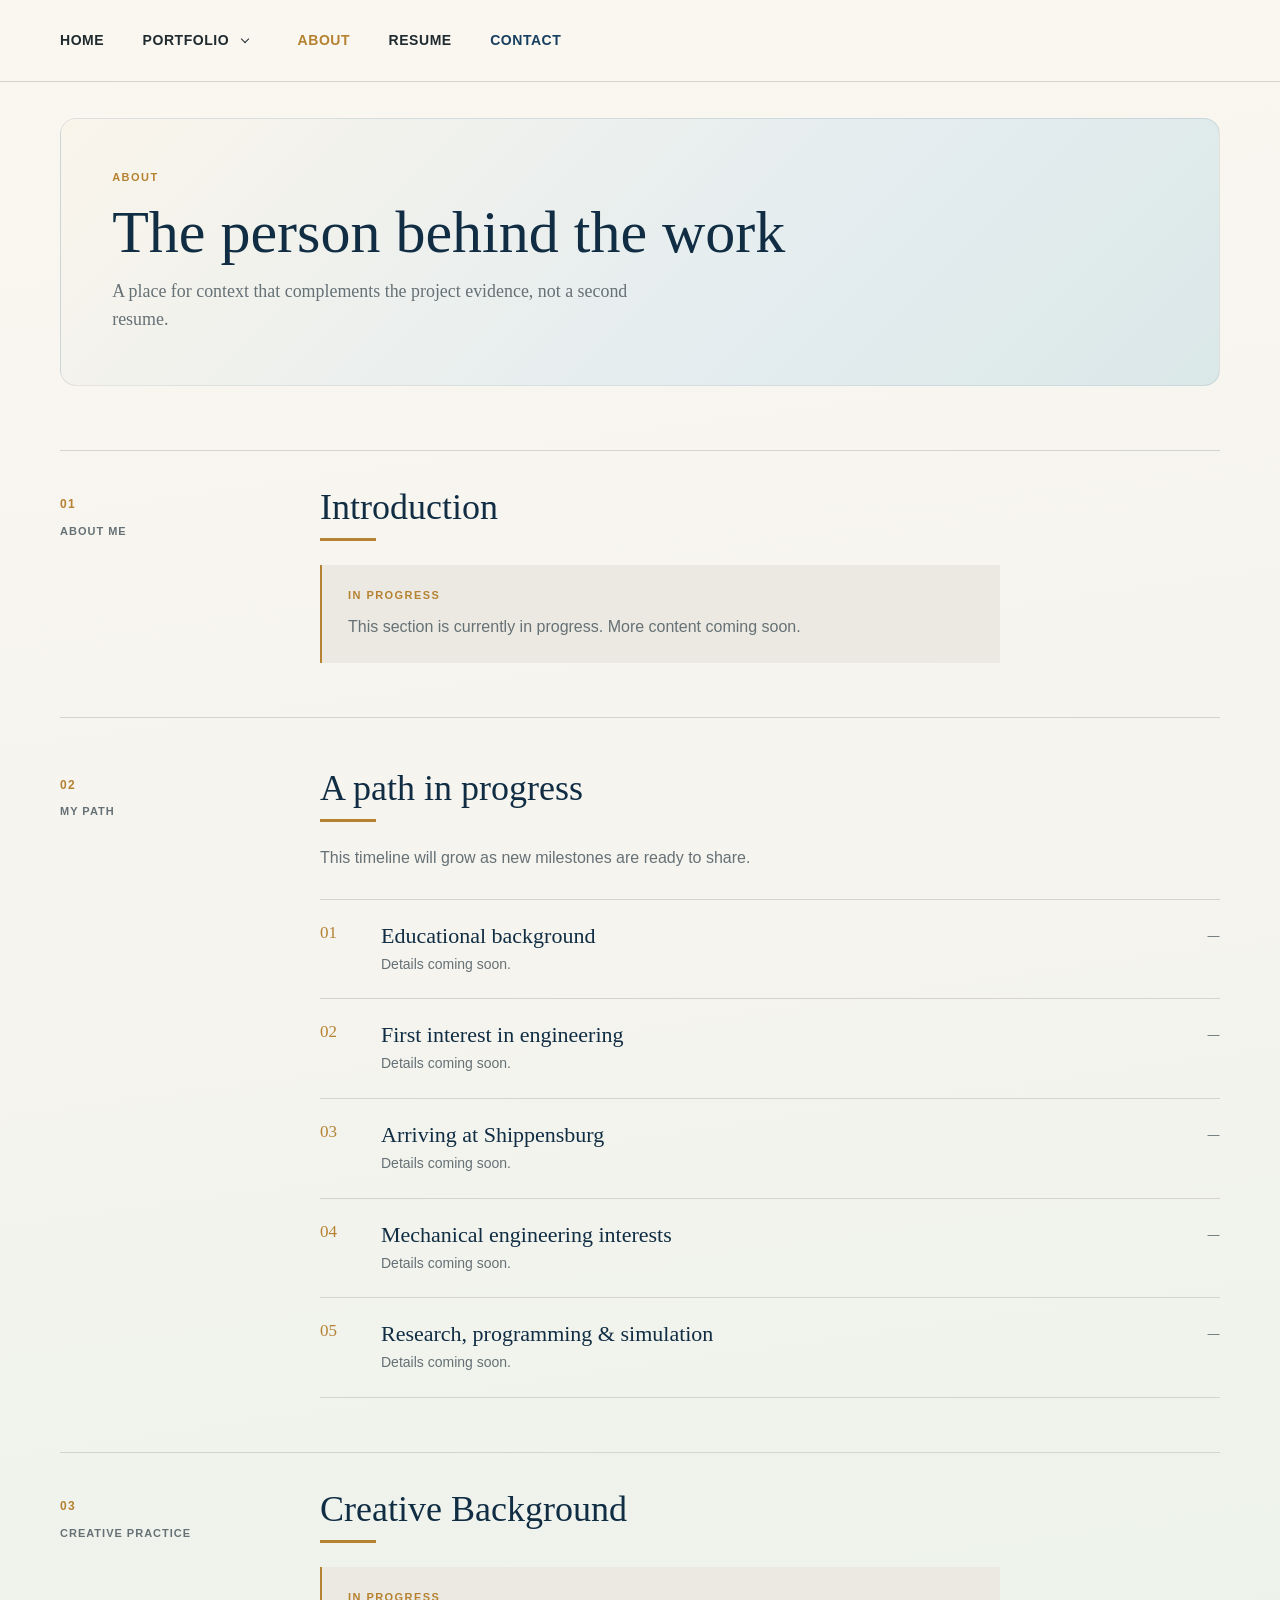
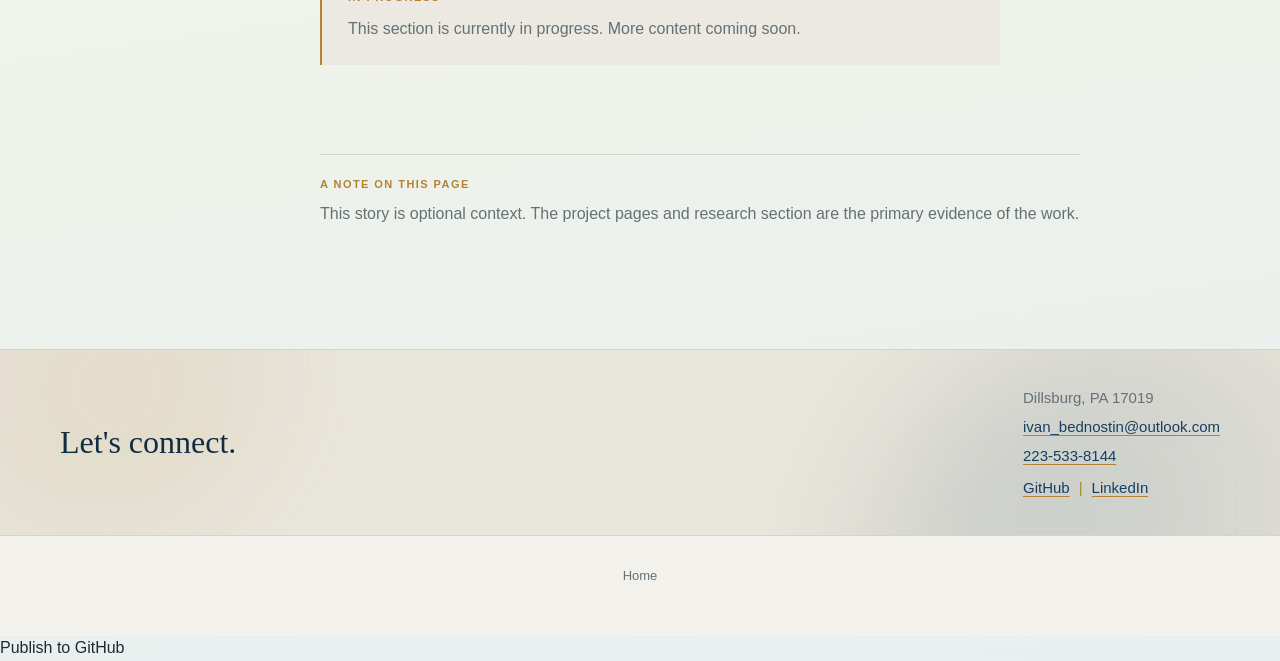
==== commit 0955eef9: "Unify page headers and typography into a shared design system Add .page-hero component, shared token" ====
--- a/about.html
+++ b/about.html
@@ -8,7 +8,7 @@
 <body><a class="skip-link" href="#main">Skip to content</a>
   <header class="site-header"><button class="menu-toggle" type="button" aria-expanded="false" aria-controls="site-navigation"><span class="menu-icon" aria-hidden="true"></span><span class="sr-only">Toggle navigation</span></button><nav class="site-nav" id="site-navigation" aria-label="Main navigation"><a href="index.html">Home</a><div class="nav-dropdown"><a href="portfolio.html">Portfolio</a><button class="submenu-toggle" type="button" aria-expanded="false" aria-controls="portfolio-submenu" aria-label="Portfolio sections"><span aria-hidden="true"></span></button><ul class="submenu" id="portfolio-submenu"><li><a href="portfolio.html#engineering-projects">Engineering Projects</a></li><li><a href="portfolio.html#research">Research</a></li><li><a href="portfolio.html#design-creative">Design &amp; Creative Work</a></li></ul></div><a href="about.html" aria-current="page">About</a><a href="resume.html">Resume</a><a class="nav-contact" href="index.html#contact">Contact</a></nav></header>
   <main id="main" class="page-shell interior-page">
-    <header class="page-intro reveal gradient-field"><p class="eyebrow">About</p><h1>The person<br>behind the work.</h1><p class="intro-deck">A place for context that complements the project evidence, not a second resume.</p></header>
+    <header class="page-hero reveal"><p class="eyebrow page-hero__eyebrow">About</p><h1 class="page-hero__title">The person behind the work</h1><p class="page-hero__subtitle">A place for context that complements the project evidence, not a second resume.</p></header>
     <section class="about-intro content-section reveal"><div class="section-number">01 <span>ABOUT ME</span></div><div><h2>Introduction</h2><div class="placeholder-panel"><p class="placeholder-label">IN PROGRESS</p><p>This section is currently in progress. More content coming soon.</p></div></div></section>
     <section class="content-section story-section"><div class="section-number">02 <span>MY PATH</span></div><div><h2>A path in progress</h2><p class="muted">This timeline will grow as new milestones are ready to share.</p><ol class="timeline">
       <li class="reveal"><span class="timeline-index">01</span><div><h3>Educational background</h3><p>Details coming soon.</p></div><span class="timeline-period">—</span></li>
--- a/css/style.css
+++ b/css/style.css
@@ -14,11 +14,37 @@
   --serif: "Palatino Linotype", "Book Antiqua", Georgia, serif;
   --sans: "Trebuchet MS", "Segoe UI", sans-serif;
   --shell: 1160px;
+  /* Gradient system: reuse these instead of ad-hoc gradients */
+  --bg-cream: #faf7f0;
+  --bg-warm: #f6f4ef;
+  --bg-sage: #edf2eb;
+  --bg-mist: #e9eef0;
+  --page-gradient: linear-gradient(172deg, var(--bg-cream) 0%, var(--bg-warm) 38%, var(--bg-sage) 74%, var(--bg-mist) 100%);
+  --lightbox-gradient: radial-gradient(ellipse at 50% 30%, #24465b 0%, #17394d 55%, #102b3d 100%);
+  --tone-bg: linear-gradient(180deg, var(--white) 0%, #f3f1ea 100%);
+  --tone-line: var(--line);
+
+  /* Design system tokens. Breakpoints (custom properties cannot be used in @media): 850px tablet, 600px mobile. */
+  --hero-gradient: linear-gradient(135deg, #faf5eb 0%, #e5edef 58%, #dbe8e8 100%);
+  --border: 1px solid var(--line);
+  --border-soft: 1px solid rgba(23, 63, 95, .1);
+  --radius-hero: 16px;
+  --radius-card: 12px;
+  --radius-sm: 8px;
+  --space-section: clamp(40px, 6vw, 64px);
+  --space-heading: clamp(18px, 2vw, 24px);
+  --pad-hero: clamp(24px, 4vw, 52px);
+  --pad-card: clamp(16px, 2vw, 22px);
+  --fs-h1: clamp(2rem, 1.2rem + 3.4vw, 3.75rem);
+  --fs-h2: clamp(1.625rem, 1.2rem + 1.5vw, 2.25rem);
+  --fs-h3: clamp(1.1875rem, 1.1rem + .4vw, 1.375rem);
+  --fs-eyebrow: 11px;
+  --accent-line: linear-gradient(var(--ochre), var(--ochre)) left bottom / 56px 3px no-repeat;
 }
 
 * { box-sizing: border-box; }
 html { scroll-behavior: smooth; scroll-padding-top: 90px; }
-body { margin: 0; background: var(--paper); color: var(--ink); font: 16px/1.65 var(--sans); }
+body { margin: 0; background: var(--paper) var(--page-gradient) no-repeat; color: var(--ink); font: 16px/1.65 var(--sans); }
 body, button, a { -webkit-tap-highlight-color: transparent; }
 a { color: inherit; }
 button { font: inherit; }
@@ -29,7 +55,7 @@
 .skip-link { position: fixed; z-index: 20; top: 12px; left: 12px; padding: 10px 14px; color: white; background: var(--navy); transform: translateY(-160%); }
 .skip-link:focus { transform: translateY(0); }
 
-.site-header { min-height: 82px; padding: 0 max(32px, calc((100% - var(--shell)) / 2)); display: flex; align-items: center; justify-content: space-between; border-bottom: 1px solid var(--line); position: relative; z-index: 10; background: var(--paper); }
+.site-header { min-height: 82px; padding: 0 max(32px, calc((100% - var(--shell)) / 2)); display: flex; align-items: center; justify-content: space-between; border-bottom: 1px solid var(--line); position: relative; z-index: 10; background: transparent; }
 .site-nav { display: flex; align-items: center; gap: clamp(18px, 3vw, 40px); }
 .site-nav a { color: var(--ink); text-decoration: none; font-size: 12px; font-weight: 700; letter-spacing: 1.15px; text-transform: uppercase; transition: color .2s ease; }
 .site-nav a:hover, .site-nav a[aria-current="page"] { color: var(--ochre); }
@@ -45,11 +71,11 @@
 h1, h2, h3, p { margin-top: 0; }
 h1, h2, h3 { color: var(--navy-deep); }
 h1, h2 { font-family: var(--serif); font-weight: 400; line-height: 1.08; }
-h1 { margin-bottom: 24px; font-size: clamp(58px, 7.2vw, 94px); letter-spacing: 0; }
+h1 { margin-bottom: 24px; font-size: var(--fs-h1); letter-spacing: 0; }
 h1 span, h1 em, h2 em { color: var(--ochre); font-style: normal; }
-h2 { margin-bottom: 20px; font-size: clamp(36px, 4.4vw, 58px); }
-h3 { font-size: 20px; line-height: 1.25; }
-.eyebrow, .placeholder-label { color: var(--ochre); font-size: 10px; font-weight: 700; letter-spacing: 1.8px; line-height: 1.4; text-transform: uppercase; }
+h2 { margin-bottom: 20px; font-size: var(--fs-h2); }
+h3 { font-size: var(--fs-h3); line-height: 1.25; }
+.eyebrow, .placeholder-label { color: var(--ochre); font-size: var(--fs-eyebrow); font-weight: 700; letter-spacing: 1.6px; line-height: 1.4; text-transform: uppercase; }
 .eyebrow { margin-bottom: 20px; }
 .eyebrow span { padding-inline: 6px; color: var(--muted); }
 .muted { color: var(--muted); }
@@ -129,14 +155,26 @@
 .split-section { display: grid; grid-template-columns: .8fr 1.2fr; gap: clamp(40px, 8vw, 100px); border-bottom: 1px solid var(--line); }
 .split-heading h2 { max-width: 400px; }.split-copy p { max-width: 560px; margin-bottom: 22px; color: var(--muted); font: 22px/1.55 var(--serif); }
 
-.interior-page { padding-top: 84px; padding-bottom: 100px; }
-.page-intro { max-width: 850px; margin-bottom: 74px; }
-.page-intro h1 { font-size: clamp(52px, 7vw, 82px); }
-.intro-deck { max-width: 580px; margin-bottom: 0; color: var(--muted); font: 21px/1.55 var(--serif); }
+.interior-page { padding-top: 36px; padding-bottom: 100px; }
+
+/* Level 1: page header. Every page uses this one component. */
+.page-hero { margin: 0 0 var(--space-section); padding: var(--pad-hero); border: var(--border-soft); border-radius: var(--radius-hero); background: var(--hero-gradient); color: var(--navy-deep); }
+main > .page-hero.page-shell { margin-top: 36px; margin-bottom: 0; }
+.page-hero__eyebrow, .page-hero .eyebrow { margin: 0 0 14px; }
+.page-hero__eyebrow a, .page-hero .eyebrow a { color: inherit; text-decoration-color: var(--ochre); text-underline-offset: 3px; }
+.page-hero__title { margin: 0; max-width: 24ch; font-size: var(--fs-h1); line-height: 1.08; text-wrap: balance; }
+.page-hero__subtitle { max-width: 62ch; margin: 14px 0 0; color: var(--muted); font: clamp(17px, 1.4vw, 20px)/1.55 var(--serif); }
+.page-hero__meta { display: flex; flex-wrap: wrap; gap: 6px 18px; margin: 22px 0 0; color: var(--muted); font-size: var(--fs-eyebrow); letter-spacing: 1.2px; text-transform: uppercase; }
+.page-hero__meta strong { color: var(--navy); font-weight: 700; }
+.page-hero__actions { display: flex; flex-wrap: wrap; align-items: center; gap: 14px 22px; margin-top: 24px; }
+
+/* Level 2: major section heading with a short gold accent line below the text */
+.section-heading, .portfolio-section > h2, .featured-section > h2, .latest-head h2, .content-section h2, .creative-detail-section h2, .creative-year-group h2, .build-video h2 { margin: 0 0 var(--space-heading); padding: 0 0 14px; border: 0; background: var(--accent-line); font-size: var(--fs-h2); line-height: 1.12; }
+/* Level 3: subsection heading, plain */
+.subsection-heading, .portfolio-sub > h3 { margin: 0 0 14px; color: var(--navy-deep); font: var(--fs-h3)/1.25 var(--serif); letter-spacing: 0; text-transform: none; }
 .content-section { display: grid; grid-template-columns: 220px minmax(0, 1fr); gap: 40px; padding-block: 36px 54px; border-top: 1px solid var(--line); }
 .section-number { padding-top: 8px; color: var(--ochre); font-size: 11px; font-weight: 700; letter-spacing: 1.3px; }
 .section-number span { display: block; margin-top: 9px; color: var(--muted); font-size: 9px; letter-spacing: 1.5px; }
-.content-section h2 { margin-bottom: 20px; font-size: 37px; }
 .placeholder-panel { max-width: 680px; padding: 23px 26px; border-left: 2px solid var(--ochre); background: #ebe9e1; }
 .placeholder-panel p:last-child { max-width: 590px; margin-bottom: 0; color: var(--muted); }
 .placeholder-panel .placeholder-label { margin-bottom: 11px; }
@@ -153,10 +191,9 @@
 .academic-section { padding-top: 50px; }.course-list { margin-top: 27px; border-top: 1px solid var(--line); }.course-item { border-bottom: 1px solid var(--line); }.course-item summary { display: flex; justify-content: space-between; align-items: center; gap: 18px; min-height: 64px; cursor: pointer; color: var(--navy-deep); font: 21px var(--serif); list-style: none; }.course-item summary::-webkit-details-marker { display: none; }.course-item summary::after { content: "+"; color: var(--ochre); font: 21px var(--sans); }.course-item[open] summary::after { content: "−"; }.course-item summary span { color: var(--muted); font: 10px var(--sans); text-align: right; }.course-item > p { margin: 0; padding: 0 25px 20px 0; color: var(--muted); font-size: 13px; }
 .media-placeholder { min-height: 260px; display: flex; flex-direction: column; align-items: center; justify-content: center; gap: 8px; padding: 28px; border: 1px solid #bac3c1; background-color: #e8e8e0; background-image: linear-gradient(rgba(23, 63, 95, .07) 1px, transparent 1px), linear-gradient(90deg, rgba(23, 63, 95, .07) 1px, transparent 1px); background-size: 26px 26px; color: var(--muted); text-align: center; font: 18px var(--serif); }.media-placeholder .placeholder-label { color: var(--ochre); font: 700 9px var(--sans); }.media-wide { min-height: 180px; margin-top: 25px; }
 
-.research-meta { display: flex; flex-wrap: wrap; gap: 12px 36px; margin-top: 28px; color: var(--muted); font-size: 11px; }.research-meta strong { display: block; margin-top: 4px; color: var(--navy); font-size: 13px; }
 .research-question { margin-top: 10px; }.workflow-grid { display: grid; grid-template-columns: repeat(2, minmax(0, 1fr)); border-top: 1px solid var(--line); border-left: 1px solid var(--line); }.workflow-step { min-height: 170px; padding: 22px; border-right: 1px solid var(--line); border-bottom: 1px solid var(--line); }.workflow-step > span { color: var(--ochre); font-size: 9px; font-weight: 700; letter-spacing: 1.2px; }.workflow-step h3 { margin: 14px 0 7px; font: 22px var(--serif); }.workflow-step p { margin: 0; color: var(--muted); font-size: 12px; }.plot-placeholder-page { min-height: 380px; margin-top: 24px; border-color: #82939a; background-color: var(--navy-deep); }.output-list { border-top: 1px solid var(--line); }.output-list > div { display: grid; grid-template-columns: 180px 1fr; gap: 20px; padding: 18px 0; border-bottom: 1px solid var(--line); }.output-list span { color: var(--navy); font: 19px var(--serif); }.output-list p { margin: 0; color: var(--muted); font-size: 12px; }
 
-.case-page .page-intro { margin-bottom: 40px; }.case-page .page-intro h1 { font-size: clamp(46px, 6.5vw, 76px); }.case-page .tag-row { margin-top: 23px; }.case-hero-media { min-height: 390px; margin-bottom: 50px; }.case-sections { max-width: 900px; margin-left: auto; border-top: 1px solid var(--line); }.case-section { border-bottom: 1px solid var(--line); }.case-section summary { min-height: 72px; display: flex; align-items: center; gap: 24px; cursor: pointer; color: var(--navy-deep); font: 25px var(--serif); list-style: none; }.case-section summary::-webkit-details-marker { display: none; }.case-section summary::after { content: "+"; margin-left: auto; color: var(--ochre); font: 23px var(--sans); }.case-section[open] summary::after { content: "−"; }.case-section summary span { color: var(--ochre); font: 13px var(--sans); }.case-content { max-width: 700px; padding: 0 35px 24px 48px; color: var(--muted); font-size: 13px; }.case-content p { margin: 0; }.case-content .media-placeholder { color: var(--muted); }.case-back { margin: 40px 0 0 260px; }
+.case-page .tag-row { margin-top: 23px; }.case-hero-media { min-height: 390px; margin-bottom: 50px; }.case-sections { max-width: 900px; margin-left: auto; border-top: 1px solid var(--line); }.case-section { border-bottom: 1px solid var(--line); }.case-section summary { min-height: 72px; display: flex; align-items: center; gap: 24px; cursor: pointer; color: var(--navy-deep); font: 25px var(--serif); list-style: none; }.case-section summary::-webkit-details-marker { display: none; }.case-section summary::after { content: "+"; margin-left: auto; color: var(--ochre); font: 23px var(--sans); }.case-section[open] summary::after { content: "−"; }.case-section summary span { color: var(--ochre); font: 13px var(--sans); }.case-content { max-width: 700px; padding: 0 35px 24px 48px; color: var(--muted); font-size: 13px; }.case-content p { margin: 0; }.case-content .media-placeholder { color: var(--muted); }.case-back { margin: 40px 0 0 260px; }
 
 .resume-heading { margin-bottom: 46px; padding-bottom: 28px; border-bottom: 2px solid var(--navy); }.resume-heading h1 { margin: 0; font: 56px/1.05 var(--serif); }.resume-subtitle { margin: 11px 0 17px; color: var(--navy); font-size: 17px; font-weight: 700; }.resume-contact { display: flex; flex-wrap: wrap; gap: 6px 19px; margin: 0; padding: 0; list-style: none; color: var(--muted); font-size: 12px; }.resume-contact li + li::before { content: ""; display: inline-block; width: 4px; height: 4px; margin: 0 10px 2px 0; border-radius: 50%; background: var(--ochre); }.resume-contact a, .contact-items a { text-decoration-color: rgba(255,255,255,.35); text-underline-offset: 3px; }.resume-section { display: grid; grid-template-columns: 205px minmax(0, 1fr); gap: 28px; padding: 25px 0 29px; border-bottom: 1px solid var(--line); }.resume-section > h2 { margin: 0; color: var(--ochre); font: 23px/1.2 var(--serif); }.resume-entry + .resume-entry { margin-top: 22px; padding-top: 20px; border-top: 1px solid var(--line); }.resume-entry h3 { margin: 0 0 5px; font: 20px/1.3 var(--serif); }.resume-entry-heading { display: flex; justify-content: space-between; align-items: baseline; gap: 16px; }.resume-entry-heading > span { color: var(--muted); font-size: 11px; text-align: right; }.resume-entry > p { margin: 0 0 7px; color: var(--muted); font-size: 12px; }.resume-entry .resume-role { color: var(--navy); font-weight: 700; }.resume-separator { padding-inline: 4px; color: var(--ochre); }.resume-detail { font-size: 11px !important; }.resume-entry ul { display: grid; gap: 8px; margin: 12px 0 0; padding-left: 18px; color: var(--muted); font-size: 12px; line-height: 1.6; }.resume-entry li::marker { color: var(--ochre); }.resume-skills { display: grid; gap: 11px; margin: 0; }.resume-skills > div { display: grid; grid-template-columns: 170px minmax(0, 1fr); gap: 15px; }.resume-skills dt { color: var(--navy); font-size: 12px; font-weight: 700; }.resume-skills dd { margin: 0; color: var(--muted); font-size: 12px; }.resume-project-type { margin-left: 8px; color: var(--muted); font: 11px var(--sans); }.resume-project-type::before { content: "("; }.resume-project-type::after { content: ")"; }.resume-coursework { margin: 0; color: var(--muted); font-size: 12px; }.resume-heading a { color: var(--navy); text-decoration-color: var(--line); text-underline-offset: 3px; }
 .resume-heading .resume-download { display: inline-flex; margin-top: 18px; }.resume-preview { width: min(100%, 390px); display: block; margin: 0 0 34px auto; color: var(--navy); text-decoration: none; }.resume-preview img { width: 100%; height: auto; display: block; border: 1px solid var(--line); background: var(--white); box-shadow: 0 10px 26px rgba(31, 43, 47, .1); }.resume-preview > span { display: flex; justify-content: space-between; padding-top: 9px; font-size: 11px; font-weight: 700; }.resume-preview:hover > span { color: var(--ochre); }
@@ -173,7 +210,7 @@
 }
 @media (max-width: 600px) {
   body { font-size: 15px; }.page-shell { width: min(100% - 40px, var(--shell)); }.site-header { padding-inline: 20px; }.brand { font-size: 10px; }.brand-mark { width: 33px; }.hero { grid-template-columns: 1fr; gap: 36px; padding-block: 50px 62px; }.hero-copy h1 { font-size: clamp(58px, 15vw, 82px); }.hero-line { font-size: 19px; }.button-row { gap: 10px; }.button-row .text-link { margin-left: 5px; }.technical-placeholder { min-height: 310px; }.section-block { padding-block: 62px 70px; }.section-heading { align-items: start; flex-direction: column; gap: 17px; }.project-grid { grid-template-columns: 1fr; gap: 14px; }.card-visual { height: 175px; }.card-info { min-height: 175px; }.research-feature { padding-block: 65px; }.research-layout { gap: 38px; }.split-section { grid-template-columns: 1fr; gap: 5px; }.split-copy p { font-size: 20px; }
-  .interior-page { padding-top: 59px; padding-bottom: 70px; }.page-intro { margin-bottom: 48px; }.page-intro h1 { font-size: clamp(48px, 13vw, 68px); }.intro-deck { font-size: 18px; }.content-section { grid-template-columns: 1fr; gap: 17px; padding-block: 28px 39px; }.section-number span { display: inline; margin: 0 0 0 8px; }.content-section h2 { font-size: 32px; }.timeline li { grid-template-columns: 30px minmax(0, 1fr); gap: 10px; }.timeline-period { grid-column: 2; text-align: left; }.closing-note, .case-back { margin-left: 0; }.case-index-item { grid-template-columns: 34px minmax(0, 1fr) auto; gap: 12px; }.case-index-item h2 { font-size: 21px; }.course-item summary { align-items: flex-start; font-size: 19px; }.course-item summary span { max-width: 45%; }.workflow-grid { grid-template-columns: 1fr; }.workflow-step { min-height: 145px; }.output-list > div { grid-template-columns: 1fr; gap: 5px; }.case-page .page-intro h1 { font-size: clamp(43px, 11.8vw, 62px); }.case-hero-media { min-height: 260px; margin-bottom: 32px; }.case-section summary { min-height: 64px; gap: 15px; font-size: 20px; }.case-content { padding-left: 34px; }.resume-heading { margin-bottom: 35px; }.resume-heading h1 { font-size: 43px; }.resume-subtitle { font-size: 15px; }.resume-contact { gap: 5px 13px; }.resume-contact li + li::before { margin-right: 7px; }.resume-section { grid-template-columns: 1fr; gap: 14px; padding-block: 22px 25px; }.resume-section > h2 { font-size: 22px; }.resume-entry-heading { align-items: flex-start; flex-direction: column; gap: 1px; }.resume-entry-heading > span { text-align: left; }.resume-skills > div { grid-template-columns: 125px minmax(0, 1fr); gap: 10px; }.resume-entry ul { padding-left: 17px; }.creative-gallery { grid-template-columns: 1fr 1fr; grid-auto-rows: 180px; gap: 10px; }.gallery-slot-large { grid-column: span 2; grid-row: span 1; }.gallery-slot-tall { grid-row: span 2; }.gallery-slot-wide { grid-column: span 2; }.footer-grid { grid-template-columns: 1fr; gap: 25px; }.contact-items { gap: 10px; }.contact-items p { overflow-wrap: anywhere; font-size: 10px; }.footer-bottom { grid-column: auto; margin-top: 12px; }
+  .interior-page { padding-top: 28px; padding-bottom: 70px; }.content-section { grid-template-columns: 1fr; gap: 17px; padding-block: 28px 39px; }.section-number span { display: inline; margin: 0 0 0 8px; }.timeline li { grid-template-columns: 30px minmax(0, 1fr); gap: 10px; }.timeline-period { grid-column: 2; text-align: left; }.closing-note, .case-back { margin-left: 0; }.case-index-item { grid-template-columns: 34px minmax(0, 1fr) auto; gap: 12px; }.case-index-item h2 { font-size: 21px; }.course-item summary { align-items: flex-start; font-size: 19px; }.course-item summary span { max-width: 45%; }.workflow-grid { grid-template-columns: 1fr; }.workflow-step { min-height: 145px; }.output-list > div { grid-template-columns: 1fr; gap: 5px; }.case-hero-media { min-height: 260px; margin-bottom: 32px; }.case-section summary { min-height: 64px; gap: 15px; font-size: 20px; }.case-content { padding-left: 34px; }.resume-heading { margin-bottom: 35px; }.resume-heading h1 { font-size: 43px; }.resume-subtitle { font-size: 15px; }.resume-contact { gap: 5px 13px; }.resume-contact li + li::before { margin-right: 7px; }.resume-section { grid-template-columns: 1fr; gap: 14px; padding-block: 22px 25px; }.resume-section > h2 { font-size: 22px; }.resume-entry-heading { align-items: flex-start; flex-direction: column; gap: 1px; }.resume-entry-heading > span { text-align: left; }.resume-skills > div { grid-template-columns: 125px minmax(0, 1fr); gap: 10px; }.resume-entry ul { padding-left: 17px; }.creative-gallery { grid-template-columns: 1fr 1fr; grid-auto-rows: 180px; gap: 10px; }.gallery-slot-large { grid-column: span 2; grid-row: span 1; }.gallery-slot-tall { grid-row: span 2; }.gallery-slot-wide { grid-column: span 2; }.footer-grid { grid-template-columns: 1fr; gap: 25px; }.contact-items { gap: 10px; }.contact-items p { overflow-wrap: anywhere; font-size: 10px; }.footer-bottom { grid-column: auto; margin-top: 12px; }
 }
 .home-footer { padding-block: 28px; border-top: 1px solid var(--line); background: var(--paper); color: var(--ink); }
 .home-footer-content { display: flex; justify-content: space-between; align-items: center; flex-wrap: wrap; gap: 18px 36px; }
@@ -184,10 +221,7 @@
 .home-footer-links { display: flex; gap: 15px; color: var(--navy); font-size: 12px; }
 .home-footer-links span { color: var(--muted); }
 
-.resume-document-page { max-width: 900px; padding-top: 72px; padding-bottom: 78px; }
-.resume-page-heading .eyebrow { margin-bottom: 14px; }
-.resume-page-heading h1 { margin-bottom: 16px; font-size: clamp(48px, 6vw, 64px); text-transform: uppercase; }
-.resume-page-heading p:last-child { max-width: 600px; margin: 0; color: var(--muted); font: 18px/1.55 var(--serif); }
+.resume-document-page { padding-bottom: 78px; }
 .resume-page-actions { display: flex; align-items: center; flex-wrap: wrap; gap: 18px 24px; margin: 27px 0 34px; }
 .resume-page-actions .button { min-width: 190px; }
 .resume-pdf { width: min(100%, 760px); aspect-ratio: 8.5 / 11; margin-inline: auto; overflow: hidden; border-radius: 5px; background: #fff; box-shadow: 0 8px 24px rgba(31, 43, 47, .09); }
@@ -220,15 +254,12 @@
 .portfolio-footer nav { justify-content: center; }
 .portfolio-footer a { color: var(--navy); text-decoration: none; }
 
-.creative-page { background: var(--paper); }
+.creative-page { background: transparent; }
 .visual-wind::before { background-image: linear-gradient(rgba(243, 241, 235, .18), rgba(243, 241, 235, .18)), url("../assets/images/gradients/09.jpg"); }
 .visual-recycle::before { background-image: linear-gradient(rgba(243, 241, 235, .18), rgba(243, 241, 235, .18)), url("../assets/images/gradients/01.jpg"); }
 .visual-dynamics::before { background-image: linear-gradient(rgba(243, 241, 235, .18), rgba(243, 241, 235, .18)), url("../assets/images/gradients/08.jpg"); }
 .visual-truss::before { background-image: linear-gradient(rgba(243, 241, 235, .2), rgba(243, 241, 235, .2)), url("../assets/images/gradients/02.jpg"); }
 .visual-cad::before { background-image: linear-gradient(rgba(243, 241, 235, .2), rgba(243, 241, 235, .2)), url("../assets/images/gradients/03.jpg"); }
-.creative-page-intro { max-width: 860px; margin-bottom: 48px; }
-.creative-page-intro h1 { margin-bottom: 18px; font-size: 60px; }
-.creative-page-intro .eyebrow { margin-bottom: 16px; }
 .creative-education { display: grid; grid-template-columns: 200px minmax(0, 1fr); gap: 24px; align-items: start; margin-bottom: 58px; padding-block: 22px; border-block: 1px solid var(--line); }
 .creative-education > .eyebrow { margin: 3px 0 0; }
 .creative-education h2 { margin: 0 0 5px; font: 22px/1.3 var(--serif); }
@@ -266,18 +297,18 @@
 .creative-detail-link { display: block; width: fit-content; margin-top: 17px; color: var(--navy); font-size: 12px; font-weight: 700; text-decoration-color: var(--ochre); text-underline-offset: 4px; }
 .creative-animation-card { width: min(100%, 760px); margin-inline: auto; }
 .creative-animation-card video { width: 100%; aspect-ratio: 16 / 9; display: block; margin-bottom: 17px; background: var(--navy-deep); }
-.lightbox { position: fixed; inset: 0; width: 100vw; height: 100vh; max-width: none; max-height: none; padding: 64px 76px; border: 0; background: rgba(16, 45, 67, .97); color: white; }
-.lightbox::backdrop { background: rgba(16, 45, 67, .94); }
-.lightbox figure { width: 100%; height: 100%; display: grid; grid-template-rows: minmax(0, 1fr) auto; justify-items: center; gap: 12px; margin: 0; }
-.lightbox img { min-width: 0; min-height: 0; max-width: 100%; max-height: 100%; object-fit: contain; }
-.lightbox figcaption { color: #e4e8e5; font-size: 12px; }
+.lightbox { position: fixed; inset: 0; width: 100vw; height: 100vh; height: 100dvh; max-width: none; max-height: none; margin: 0; padding: 60px 76px; border: 0; background: var(--lightbox-gradient); color: white; overflow: hidden; }
+.lightbox[open] { display: flex; }
+.lightbox::backdrop { background: #102b3d; }
+.lightbox figure { flex: 1 1 auto; min-width: 0; min-height: 0; height: 100%; display: flex; align-items: center; justify-content: center; margin: 0; }
+.lightbox img { display: block; flex: none; max-width: 100%; max-height: 100%; object-fit: contain; }
 .lightbox button { position: absolute; min-width: 42px; min-height: 42px; border: 1px solid rgba(255,255,255,.35); border-radius: 3px; background: rgba(16,45,67,.7); color: white; font: inherit; cursor: pointer; }
 .lightbox button[hidden] { display: none; }
 .lightbox button:hover { border-color: var(--ochre); color: #e5bd70; }
 .lightbox-close { top: 14px; right: 16px; font-size: 25px !important; }
 .lightbox-previous, .lightbox-next { top: 50%; transform: translateY(-50%); font-size: 21px !important; }
 .lightbox-previous { left: 16px; }.lightbox-next { right: 16px; }
-.lightbox-fullscreen { right: 16px; bottom: 14px; padding-inline: 12px; font-size: 11px !important; }
+.lightbox-fullscreen { right: 66px; top: 14px; padding-inline: 12px; font-size: 11px !important; }
 .creative-callout { display: flex; justify-content: space-between; align-items: center; gap: 24px; margin-block: 0 82px; padding-block: 25px; border-block: 1px solid var(--line); }
 .creative-callout .eyebrow { margin-bottom: 8px; }
 .creative-callout h2 { margin: 0 0 5px; font: 27px/1.2 var(--serif); }
@@ -296,16 +327,12 @@
   .home-footer-content { align-items: flex-start; flex-direction: column; gap: 14px; }
   .home-footer-links { gap: 18px; }
   .portfolio-contact-layout { grid-template-columns: 1fr; gap: 18px; }
-  .resume-document-page { padding-top: 56px; padding-bottom: 62px; }
-  .resume-page-heading h1 { font-size: 45px; }
-  .resume-page-heading p:last-child { font-size: 17px; }
+  .resume-document-page { padding-bottom: 62px; }
   .resume-page-actions { align-items: stretch; flex-direction: column; gap: 13px; }
   .resume-page-actions .button { width: 100%; }
   .resume-page-actions .text-link { align-self: center; }
   .resume-contact-layout { grid-template-columns: 1fr; gap: 18px; }
   .resume-compact-footer > div { flex-wrap: wrap; }
-  .creative-page-intro { margin-bottom: 36px; }
-  .creative-page-intro h1 { font-size: 43px; }
   .creative-education { grid-template-columns: 1fr; gap: 10px; margin-bottom: 38px; }
   .creative-category { padding-block: 31px 38px; }
   .creative-category-heading { align-items: flex-start; flex-direction: column; gap: 8px; }
@@ -313,8 +340,9 @@
   .creative-placeholder-grid { grid-template-columns: repeat(2, minmax(0, 1fr)); gap: 9px; }
   .creative-model-media { grid-template-columns: repeat(2, minmax(0, 1fr)); }
   .creative-model-media a:first-child { grid-column: 1 / -1; }
-  .lightbox { padding: 60px 48px; }
-  .lightbox-previous { left: 5px; }.lightbox-next { right: 5px; }
+  .lightbox { padding: 60px 8px 70px; }
+  .lightbox-previous, .lightbox-next { top: auto; bottom: 12px; transform: none; }
+  .lightbox-previous { left: 12px; }.lightbox-next { right: 12px; }
   .creative-callout { align-items: flex-start; flex-direction: column; gap: 17px; margin-bottom: 62px; }
 }
 
@@ -349,7 +377,6 @@
 .course-item summary span { font-size: 13px; }
 .course-item > p { font-size: 14px; }
 .media-placeholder .placeholder-label { font-size: 11px; }
-.research-meta { font-size: 13px; }
 .workflow-step > span { font-size: 11px; letter-spacing: .8px; }
 .workflow-step p, .output-list p { font-size: 14px; }
 .contact-items span { font-size: 11px; letter-spacing: 1px; }
@@ -372,7 +399,6 @@
 .creative-category-tabs a { font-size: 13px; }
 .creative-model-copy p, .creative-animation-card p { font-size: 14px; }
 .creative-tag { font-size: 11px; }
-.lightbox figcaption { font-size: 13px; }
 .lightbox-fullscreen { font-size: 12px !important; }
 
 @media (max-width: 850px) {
@@ -436,29 +462,21 @@
 .new-badge { position: absolute; top: 12px; right: 12px; z-index: 2; padding: 2px 9px; border-radius: 999px; background: #d32f2f; color: #fff; font: 700 10px/1.6 var(--sans); letter-spacing: 1px; pointer-events: none; }
 .case-index-item .new-badge { top: 50%; right: 44px; transform: translateY(-50%); }
 .build-video { max-width: 900px; margin: 0 0 50px auto; }
-.build-video h2 { display: flex; align-items: center; flex-wrap: wrap; gap: 12px; margin-bottom: 18px; font-size: clamp(26px, 3.2vw, 36px); }
+.build-video h2 { display: flex; align-items: center; flex-wrap: wrap; gap: 12px; }
 .build-video h2 .new-badge { position: static; }
-.video-frame { aspect-ratio: 16 / 9; overflow: hidden; border-radius: 6px; background: var(--navy-deep); box-shadow: 0 8px 24px rgba(31, 43, 47, .1); }
+.video-frame { aspect-ratio: 16 / 9; overflow: hidden; border-radius: var(--radius-card); background: var(--navy-deep); box-shadow: 0 8px 24px rgba(31, 43, 47, .1); }
 .video-frame iframe { width: 100%; height: 100%; display: block; border: 0; }
 .video-note { margin: 12px 0 0; color: var(--muted); font-size: 12px; }
 .video-note a { color: var(--navy); text-underline-offset: 3px; text-decoration-color: var(--ochre); }
 .upcoming-grid { max-width: 900px; margin: 0 0 50px auto; display: grid; grid-template-columns: repeat(2, minmax(0, 1fr)); gap: 16px; }
-.upcoming-card { padding: 22px; border: 1px dashed #bac3c1; border-radius: 6px; background: transparent; }
+.upcoming-card { padding: var(--pad-card); border: 1px dashed #bac3c1; border-radius: var(--radius-card); background: transparent; }
 .upcoming-card h2 { margin-bottom: 8px; font-size: 22px; line-height: 1.25; }
 .upcoming-card p { margin: 0; color: var(--muted); font-size: 13px; }
 .upcoming-card .upcoming-status { margin-top: 14px; color: var(--navy); font-weight: 700; font-size: 12px; letter-spacing: .5px; }
 .work-list .case-index-item { grid-template-columns: minmax(0, 1fr) auto; }
 .work-list .new-badge { right: 52px; }
-.case-page .page-intro .intro-deck { margin-bottom: 0; }
 @media (max-width: 850px) { .build-video, .upcoming-grid { max-width: none; } }
 @media (max-width: 600px) { .upcoming-grid { grid-template-columns: 1fr; } .case-index-item .new-badge { right: 36px; } }
-.coming-soon-intro { max-width: 640px; padding: 48px 48px 52px; border: 1px solid var(--line); background: var(--white); }
-.coming-soon-badge { display: inline-flex; align-items: center; gap: 8px; margin-top: 22px; padding: 8px 14px; border: 1px solid var(--ochre); border-radius: 999px; background: rgba(181, 130, 50, .08); color: var(--navy); font-size: 11px; font-weight: 700; letter-spacing: 1.4px; text-transform: uppercase; }
-.coming-soon-badge::before { content: ""; width: 7px; height: 7px; border-radius: 50%; background: var(--ochre); }
-.coming-soon-actions { display: flex; flex-wrap: wrap; align-items: center; gap: 14px 22px; margin-top: 30px; }
-@media (max-width: 600px) {
-  .coming-soon-intro { padding: 34px 26px 38px; }
-}
 /* Portfolio navigation dropdown */
 .nav-dropdown { position: relative; display: flex; align-items: center; gap: 2px; }
 .submenu-toggle { display: inline-flex; align-items: center; justify-content: center; width: 28px; height: 28px; padding: 0; border: 0; background: none; color: var(--ink); cursor: pointer; }
@@ -480,17 +498,14 @@
 .back-link { display: inline-block; margin-top: 40px; }
 
 /* Work cards and grids */
-.portfolio-page h1 { margin: 0 0 36px; font-size: clamp(34px, 4vw, 48px); }
-.portfolio-section { margin-bottom: 56px; scroll-margin-top: 90px; }
-.portfolio-section > h2, .featured-section > h2 { margin: 0 0 22px; padding-bottom: 12px; border-bottom: 1px solid var(--line); font-size: clamp(24px, 2.6vw, 32px); }
+.portfolio-section { margin-bottom: var(--space-section); scroll-margin-top: 90px; }
 .portfolio-sub { margin-bottom: 34px; }
-.portfolio-sub > h3 { margin: 0 0 16px; font-size: 14px; letter-spacing: 1.3px; text-transform: uppercase; color: var(--muted); }
 .coming-note { margin: 0; color: var(--muted); }
 .featured-section { padding-block: 40px 70px; }
 .work-grid { display: grid; grid-template-columns: repeat(2, minmax(0, 1fr)); gap: 28px 24px; }
 .work-grid-3 { grid-template-columns: repeat(auto-fit, minmax(240px, 1fr)); }
 .work-card { position: relative; display: block; min-width: 0; color: inherit; text-decoration: none; }
-.work-media { aspect-ratio: 16 / 10; overflow: hidden; border-radius: 6px; background: var(--line); }
+.work-media { aspect-ratio: 16 / 10; overflow: hidden; border-radius: var(--radius-card); background: var(--line); }
 .work-media img { display: block; width: 100%; height: 100%; object-fit: cover; transition: transform .4s ease; }
 .work-card:hover .work-media img { transform: scale(1.03); }
 .work-info { padding-top: 14px; }
@@ -505,6 +520,61 @@
 .portfolio-footer { padding: 30px 0 50px; font-size: 13px; }
 .portfolio-footer a { color: var(--muted); text-decoration: none; }
 
+/* Home: compact intro and Latest Updates feed */
+.latest-section { padding-block: var(--space-section); }
+.latest-head { display: flex; flex-wrap: wrap; align-items: baseline; justify-content: space-between; gap: 6px 24px; margin-bottom: var(--space-heading); }
+.latest-head h2 { margin: 0; }
+.latest-head p { margin: 0; color: var(--muted); font-size: 15px; }
+.feed-grid { display: grid; grid-template-columns: repeat(6, minmax(0, 1fr)); gap: 24px; }
+.feed-card { position: relative; display: flex; flex-direction: column; grid-column: span 3; min-width: 0; overflow: hidden; border: 1px solid var(--line); border-radius: var(--radius-card); background: var(--white); color: inherit; text-decoration: none; transition: border-color .2s ease; }
+.feed-card:hover { border-color: var(--ochre); }
+.feed-card:focus-visible { outline: 2px solid var(--ochre); outline-offset: 3px; }
+.feed-card .work-media { border-radius: 0; }
+.feed-card .work-info { padding: 16px 20px 20px; }
+.feed-card:hover .work-media img { transform: scale(1.02); }
+.feed-subtitle { margin: 0; color: var(--muted); }
+.feed-date { display: block; margin-top: 10px; font-size: 12px; letter-spacing: .6px; color: var(--muted); }
+.feed-grid[data-count="1"] .feed-card, .feed-grid:not([data-count="1"]):not([data-count="2"]) .feed-card:first-child { grid-column: 1 / -1; flex-direction: row; align-items: stretch; }
+.feed-grid[data-count="1"] .feed-card .work-media, .feed-grid:not([data-count="1"]):not([data-count="2"]) .feed-card:first-child .work-media { flex: 1.4 1 0; aspect-ratio: auto; min-height: 280px; }
+.feed-grid[data-count="1"] .feed-card .work-info, .feed-grid:not([data-count="1"]):not([data-count="2"]) .feed-card:first-child .work-info { flex: 1 1 0; display: flex; flex-direction: column; justify-content: center; padding: 28px; }
+.feed-grid[data-count="4"] .feed-card:not(:first-child) { grid-column: span 2; }
+.feed-card h3 { font-size: clamp(21px, 2vw, 28px); }
+.explore-link { display: inline-block; margin-top: 28px; color: var(--navy); font-weight: 700; letter-spacing: .4px; text-decoration: none; border-bottom: 1px solid var(--ochre); padding-bottom: 2px; }
+.explore-link:hover { color: var(--ochre); }
+@media (max-width: 850px) {
+  .feed-grid { grid-template-columns: 1fr; }
+  .feed-card, .feed-grid[data-count="4"] .feed-card:not(:first-child) { grid-column: 1 / -1; }
+  .feed-grid[data-count="1"] .feed-card, .feed-grid:not([data-count="1"]):not([data-count="2"]) .feed-card:first-child { flex-direction: column; }
+  .feed-grid[data-count="1"] .feed-card .work-media, .feed-grid:not([data-count="1"]):not([data-count="2"]) .feed-card:first-child .work-media { flex: none; aspect-ratio: 16 / 10; min-height: 0; }
+  .feed-grid[data-count="1"] .feed-card .work-info, .feed-grid:not([data-count="1"]):not([data-count="2"]) .feed-card:first-child .work-info { padding: 16px 20px 20px; }
+}
+@media (prefers-reduced-motion: reduce) {
+  .feed-card, .work-media img { transition: none; }
+  .feed-card:hover .work-media img, .work-card:hover .work-media img { transform: none; }
+}
+
+/* Visual refinement: tone-accented cards */
+.feed-card[data-tone="sustainability"], .work-card[data-tone="sustainability"] { --tone-bg: linear-gradient(180deg, #fbfcf6 0%, #e8f0e1 100%); --tone-line: #cdd9c2; }
+.feed-card[data-tone="research"], .work-card[data-tone="research"] { --tone-bg: linear-gradient(180deg, #fafcfd 0%, #e5edf2 100%); --tone-line: #c6d3dc; }
+.feed-card[data-tone="creative"], .work-card[data-tone="creative"] { --tone-bg: linear-gradient(180deg, #fcfaf8 0%, #f3ebf1 55%, #f8ece4 100%); --tone-line: #ddd2da; }
+.feed-card, .work-card { border: 1px solid var(--tone-line); border-radius: var(--radius-card); overflow: hidden; background: var(--tone-bg); transition: border-color .22s ease, box-shadow .22s ease; }
+.feed-card:hover, .work-card:hover { border-color: var(--ochre); box-shadow: 0 8px 22px rgba(16, 45, 67, .08); }
+.work-media img { transition: transform .22s ease; }
+.feed-card:hover .work-media img, .work-card:hover .work-media img { transform: scale(1.03); }
+.work-card .work-media, .feed-card .work-media { border-radius: 0; }
+.work-card .work-info { padding: 16px 20px 20px; }
+.work-card.is-wide { gap: 0; }
+.work-card.is-wide .work-info { padding: 24px 32px; }
+.feed-card .work-media, .work-card.is-recycling .work-media { aspect-ratio: 2 / 1; }
+.work-media img { object-position: 50% 50%; }
+@media (max-width: 850px) {
+  .work-card.is-wide .work-info { padding: 16px 20px 20px; }
+}
+@media (prefers-reduced-motion: reduce) {
+  .feed-card, .work-card, .work-media img { transition: none; }
+  .feed-card:hover .work-media img, .work-card:hover .work-media img { transform: none; }
+}
+
 @media (max-width: 850px) {
   .nav-dropdown { display: block; }
   .submenu-toggle { display: none; }
